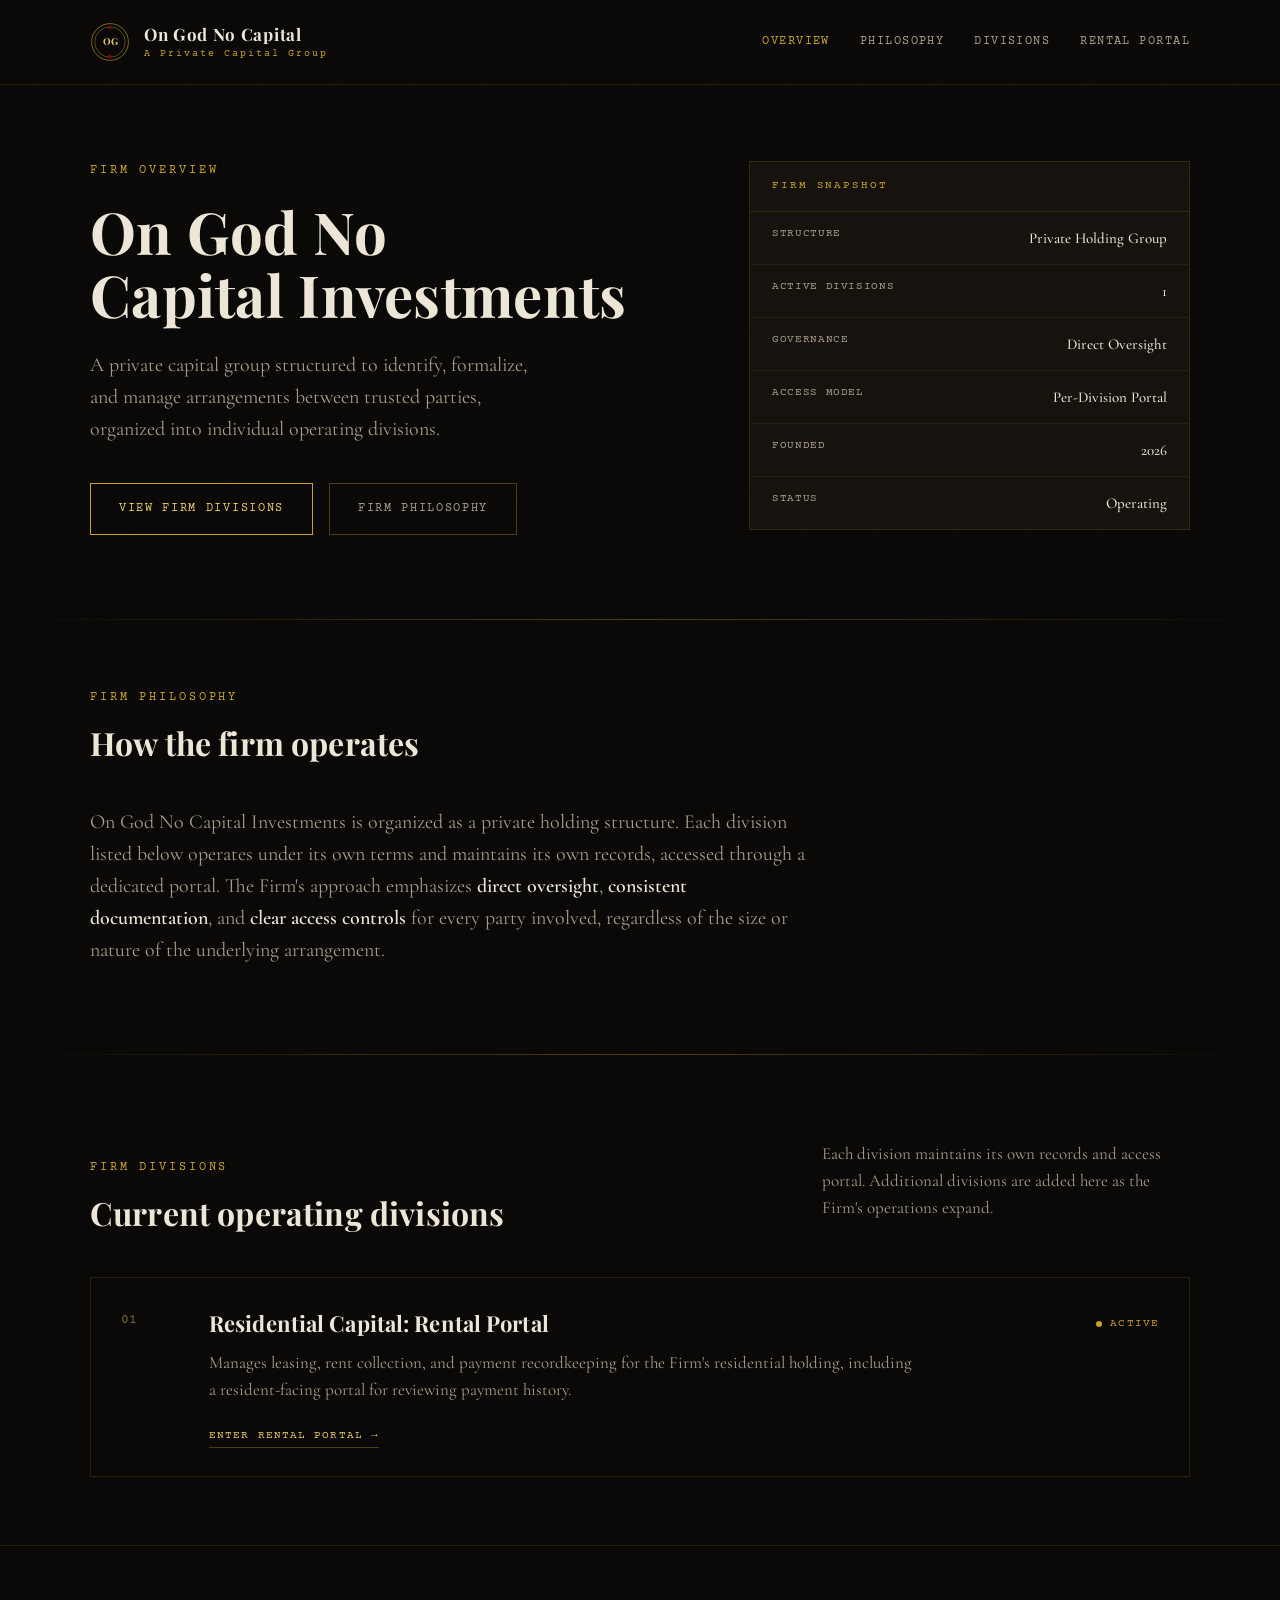
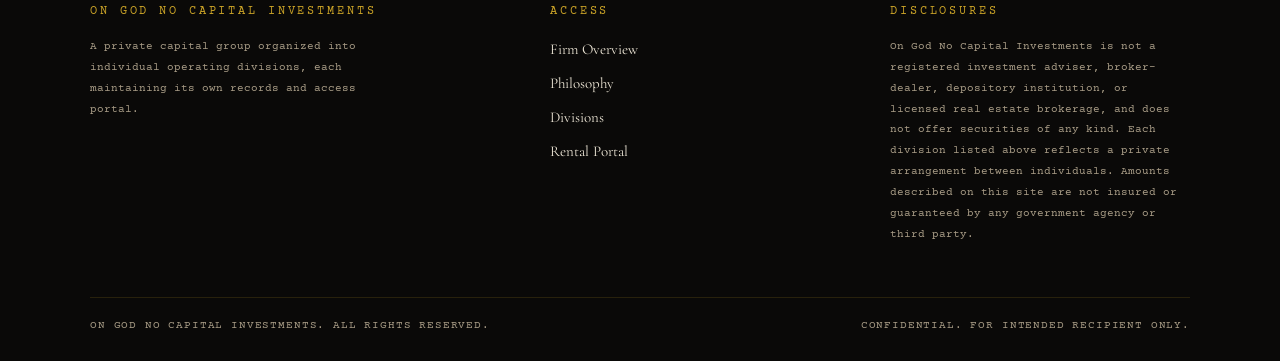
==== index.html @ 7fd78b3c "update" ====
<!doctype html>
<html lang="en">
<head>
<meta charset="utf-8">
<meta name="viewport" content="width=device-width, initial-scale=1">
<title>On God No Capital Investments. A Private Capital Group.</title>
<meta name="description" content="On God No Capital Investments: a private capital group organized into individual operating divisions.">
<link rel="icon" href="data:,">
<link rel="stylesheet" href="css/style.css">
</head>
<body>

<header class="site-header">
  <div class="frame">
    <div class="brand">
      <svg class="seal" width="40" height="40" viewBox="0 0 100 100" fill="none">
        <circle cx="50" cy="50" r="46" stroke="#c9a227" stroke-width="1.5"/>
        <circle cx="50" cy="50" r="38" stroke="#c9a227" stroke-width="1"/>
        <text x="50" y="57" text-anchor="middle" font-family="Playfair Display, serif" font-weight="700" font-size="24" fill="#e8c766">OG</text>
        <rect x="46" y="10" width="8" height="8" transform="rotate(45 50 14)" fill="#7a0c0c"/>
        <rect x="46" y="82" width="8" height="8" transform="rotate(45 50 86)" fill="#7a0c0c"/>
      </svg>
      <div class="brand-name">On God No Capital<small>A Private Capital Group</small></div>
    </div>
    <nav class="site-nav">
      <a href="index.html" class="active">Overview</a>
      <a href="index.html#philosophy">Philosophy</a>
      <a href="index.html#divisions">Divisions</a>
      <a href="portal.html">Rental Portal</a>
    </nav>
  </div>
</header>

<main>

  <section class="hero">
    <div class="frame">
      <div>
        <span class="eyebrow">Firm Overview</span>
        <h1>On God No<br>Capital Investments</h1>
        <p class="dek">
          A private capital group structured to identify, formalize, and manage
          arrangements between trusted parties, organized into individual operating
          divisions.
        </p>
        <div class="hero-actions">
          <a href="#divisions" class="btn">View Firm Divisions</a>
          <a href="#philosophy" class="btn btn--ghost">Firm Philosophy</a>
        </div>
      </div>

      <div class="fact-sheet">
        <div class="fact-sheet-head">Firm Snapshot</div>
        <dl style="margin:0;">
          <div class="fact-row"><dt>Structure</dt><dd>Private Holding Group</dd></div>
          <div class="fact-row"><dt>Active Divisions</dt><dd>1</dd></div>
          <div class="fact-row"><dt>Governance</dt><dd>Direct Oversight</dd></div>
          <div class="fact-row"><dt>Access Model</dt><dd>Per-Division Portal</dd></div>
          <div class="fact-row"><dt>Founded</dt><dd>2026</dd></div>
          <div class="fact-row"><dt>Status</dt><dd>Operating</dd></div>
        </dl>
      </div>
    </div>
  </section>

  <hr class="rule">

  <section id="philosophy">
    <div class="frame">
      <div class="section-head">
        <div>
          <span class="eyebrow">Firm Philosophy</span>
          <h2>How the firm operates</h2>
        </div>
      </div>
      <p class="prose">
        On God No Capital Investments is organized as a private holding structure. Each
        division listed below operates under its own terms and maintains its own records,
        accessed through a dedicated portal. The Firm's approach emphasizes
        <strong>direct oversight</strong>, <strong>consistent documentation</strong>, and
        <strong>clear access controls</strong> for every party involved, regardless of the
        size or nature of the underlying arrangement.
      </p>
    </div>
  </section>

  <hr class="rule">

  <section id="divisions">
    <div class="frame">
      <div class="section-head">
        <div>
          <span class="eyebrow">Firm Divisions</span>
          <h2>Current operating divisions</h2>
        </div>
        <p>Each division maintains its own records and access portal. Additional
        divisions are added here as the Firm's operations expand.</p>
      </div>
      <div class="schedule">
        <div class="schedule-row">
          <div class="schedule-num">01</div>
          <div class="schedule-body">
            <h3>Residential Capital: Rental Portal</h3>
            <p>Manages leasing, rent collection, and payment recordkeeping for the Firm's
            residential holding, including a resident-facing portal for reviewing
            payment history.</p>
            <a class="schedule-enter" href="portal.html">Enter Rental Portal &rarr;</a>
          </div>
          <div class="schedule-meta">
            <span class="schedule-status"><span class="status-dot"></span>Active</span>
          </div>
        </div>
      </div>
    </div>
  </section>

</main>

<footer class="site-footer">
  <div class="frame">
    <div class="footer-grid">
      <div class="footer-col">
        <span class="eyebrow">On God No Capital Investments</span>
        <p class="footer-legal" style="margin-top: 14px; max-width: 42ch;">
          A private capital group organized into individual operating divisions, each
          maintaining its own records and access portal.
        </p>
      </div>
      <div class="footer-col">
        <span class="eyebrow">Access</span>
        <ul>
          <li><a href="index.html">Firm Overview</a></li>
          <li><a href="index.html#philosophy">Philosophy</a></li>
          <li><a href="index.html#divisions">Divisions</a></li>
          <li><a href="portal.html">Rental Portal</a></li>
        </ul>
      </div>
      <div class="footer-col">
        <span class="eyebrow">Disclosures</span>
        <p class="footer-legal">
          On God No Capital Investments is not a registered investment adviser,
          broker-dealer, depository institution, or licensed real estate brokerage, and
          does not offer securities of any kind. Each division listed above reflects a
          private arrangement between individuals. Amounts described on this site are not
          insured or guaranteed by any government agency or third party.
        </p>
      </div>
    </div>
    <div class="footer-bottom">
      <span>On God No Capital Investments. All rights reserved.</span>
      <span>Confidential. For intended recipient only.</span>
    </div>
  </div>
</footer>

</body>
</html>
---- css/style.css ----
/* ==========================================================================
   ON GOD NO CAPITAL INVESTMENTS. Design system.
   Palette:  --void #0a0908   --panel #16130f   --gold #c9a227
             --gold-bright #e8c766   --blood #7a0c0c   --blood-bright #a11414
             --ivory #ede6d6   --ivory-dim #a89c86
   Display:  "Playfair Display"   Body: "Cormorant Garamond"   Data: "Courier Prime"
   Signature: a filing / private-placement reference strip repeated on every
   page, and a "Schedule of Holdings" numbered table in place of generic cards.
   ========================================================================== */

@import url('https://fonts.googleapis.com/css2?family=Playfair+Display:ital,wght@0,600;0,700;0,900;1,600&family=Cormorant+Garamond:ital,wght@0,400;0,500;0,600;1,400&family=Courier+Prime:wght@400;700&display=swap');

:root{
  --void: #0a0908;
  --void-2: #100e0c;
  --panel: #16130f;
  --panel-2: #1c1712;
  --gold: #c9a227;
  --gold-bright: #e8c766;
  --gold-dim: #8a6f22;
  --blood: #7a0c0c;
  --blood-bright: #a11414;
  --ivory: #ede6d6;
  --ivory-dim: #a89c86;
  --line: rgba(201,162,39,0.35);
  --line-soft: rgba(201,162,39,0.16);
}

*{ box-sizing: border-box; }

html{ scroll-behavior: smooth; }

body{
  margin: 0;
  background: var(--void);
  color: var(--ivory);
  font-family: 'Cormorant Garamond', serif;
  font-size: 19px;
  line-height: 1.6;
  min-height: 100vh;
  position: relative;
}

body::before{
  content: "";
  position: fixed;
  inset: 0;
  pointer-events: none;
  z-index: 0;
  background-image: repeating-linear-gradient(
    115deg,
    rgba(201,162,39,0.022) 0px,
    rgba(201,162,39,0.022) 1px,
    transparent 1px,
    transparent 68px
  );
}

h1,h2,h3,h4{
  font-family: 'Playfair Display', serif;
  color: var(--ivory);
  margin: 0;
  letter-spacing: 0.005em;
}

a{ color: inherit; text-decoration: none; }

.eyebrow{
  font-family: 'Courier Prime', monospace;
  font-size: 12px;
  letter-spacing: 0.24em;
  text-transform: uppercase;
  color: var(--gold);
}

.rule{
  height: 1px;
  background: linear-gradient(90deg, transparent, var(--line), transparent);
  border: none;
  margin: 0;
}

/* ---------------------------------- shell --------------------------------- */

.frame{
  position: relative;
  z-index: 1;
  max-width: 1180px;
  margin: 0 auto;
  padding: 0 40px;
}

.site-header{
  position: relative;
  z-index: 2;
  padding: 22px 0;
  border-bottom: 1px solid var(--line-soft);
}

.site-header .frame{
  display: flex;
  align-items: center;
  justify-content: space-between;
  gap: 20px;
}

.brand{
  display: flex;
  align-items: center;
  gap: 14px;
}

.brand-name{
  font-family: 'Playfair Display', serif;
  font-weight: 700;
  font-size: 17px;
  letter-spacing: 0.04em;
  line-height: 1.15;
}

.brand-name small{
  display: block;
  font-family: 'Courier Prime', monospace;
  font-weight: 400;
  font-size: 10px;
  letter-spacing: 0.2em;
  color: var(--gold);
  margin-top: 3px;
}

.site-nav{
  display: flex;
  gap: 30px;
  font-family: 'Courier Prime', monospace;
  font-size: 12px;
  letter-spacing: 0.12em;
  text-transform: uppercase;
  color: var(--ivory-dim);
}

.site-nav a{ position: relative; transition: color .2s ease; }
.site-nav a:hover{ color: var(--gold-bright); }
.site-nav a.active{ color: var(--gold); }

.seal{ display: block; flex-shrink: 0; }

/* --------------------------------- buttons --------------------------------- */

.btn{
  display: inline-flex;
  align-items: center;
  gap: 10px;
  font-family: 'Courier Prime', monospace;
  font-size: 12px;
  letter-spacing: 0.14em;
  text-transform: uppercase;
  padding: 15px 28px;
  border: 1px solid var(--gold);
  background: transparent;
  color: var(--gold-bright);
  cursor: pointer;
  transition: background .25s ease, color .25s ease;
}

.btn:hover{ background: var(--gold); color: #14110c; }

.btn--blood{ border-color: var(--blood-bright); color: #e7b9b9; }
.btn--blood:hover{ background: var(--blood-bright); color: #fbeaea; }

.btn--ghost{ border-color: var(--line); color: var(--ivory-dim); }
.btn--ghost:hover{ background: rgba(237,230,214,0.06); color: var(--ivory); }

.btn--small{ padding: 9px 16px; font-size: 10.5px; }

.btn:disabled{ opacity: .4; cursor: not-allowed; }
.btn:disabled:hover{ background: transparent; color: var(--gold-bright); }

/* ----------------------------------- hero ----------------------------------- */

.hero{
  position: relative;
  z-index: 1;
  padding: 76px 0 84px;
}

.hero .frame{
  display: grid;
  grid-template-columns: 1.35fr 1fr;
  gap: 64px;
  align-items: start;
}

.hero .eyebrow{ display: block; margin-bottom: 20px; }

.hero h1{
  font-size: clamp(36px, 4.6vw, 58px);
  font-weight: 700;
  line-height: 1.08;
  color: var(--ivory);
}

.hero h1 em{
  font-style: italic;
  color: var(--gold-bright);
}

.hero .dek{
  font-size: 20px;
  color: var(--ivory-dim);
  margin: 24px 0 0;
  max-width: 46ch;
}

.hero-actions{
  margin-top: 38px;
  display: flex;
  gap: 16px;
  flex-wrap: wrap;
}

/* Fact sheet card beside the hero headline. */
.fact-sheet{
  border: 1px solid var(--line-soft);
  background: var(--panel);
}

.fact-sheet-head{
  padding: 16px 22px;
  border-bottom: 1px solid var(--line-soft);
  font-family: 'Courier Prime', monospace;
  font-size: 10.5px;
  letter-spacing: 0.18em;
  text-transform: uppercase;
  color: var(--gold);
}

.fact-row{
  display: flex;
  justify-content: space-between;
  gap: 16px;
  padding: 14px 22px;
  border-bottom: 1px solid rgba(201,162,39,0.09);
  font-size: 15px;
}

.fact-row:last-child{ border-bottom: none; }

.fact-row dt{
  font-family: 'Courier Prime', monospace;
  font-size: 10.5px;
  letter-spacing: 0.06em;
  text-transform: uppercase;
  color: var(--ivory-dim);
  margin: 0;
}

.fact-row dd{
  margin: 0;
  text-align: right;
  color: var(--ivory);
  font-weight: 500;
}

/* ------------------------------- sections --------------------------------- */

section{ position: relative; z-index: 1; padding: 68px 0; }

.section-head{
  display: flex;
  justify-content: space-between;
  align-items: flex-end;
  gap: 20px;
  flex-wrap: wrap;
  margin-bottom: 38px;
}

.section-head .eyebrow{ display: block; margin-bottom: 10px; }

.section-head h2{
  font-size: clamp(24px, 3.2vw, 32px);
  font-weight: 700;
}

.section-head p{
  color: var(--ivory-dim);
  font-size: 17px;
  max-width: 46ch;
}

.prose{
  max-width: 720px;
  font-size: 20px;
  color: var(--ivory-dim);
}

.prose strong{ color: var(--ivory); font-weight: 600; }

/* ------------------------------ stat strip -------------------------------- */

.stat-strip{
  display: grid;
  grid-template-columns: repeat(4, 1fr);
  gap: 1px;
  background: var(--line-soft);
  border: 1px solid var(--line-soft);
}

.stat-strip .stat{ background: var(--void-2); padding: 24px 26px; }
.stat-strip .stat .eyebrow{ display: block; margin-bottom: 10px; font-size: 10.5px; }
.stat-strip .stat .value{
  font-family: 'Playfair Display', serif;
  font-size: 27px;
  font-weight: 700;
  color: var(--gold-bright);
}
.stat-strip .stat .value.blood{ color: #d68a8a; }
.stat-strip .stat .note{
  display: block;
  margin-top: 6px;
  font-family: 'Courier Prime', monospace;
  font-size: 10.5px;
  color: var(--ivory-dim);
}

/* ------------------------------- schedule table (divisions) ----------------- */

.schedule{
  border: 1px solid var(--line-soft);
}

.schedule-row{
  display: grid;
  grid-template-columns: 64px 1fr 220px;
  gap: 24px;
  padding: 28px 30px;
  border-bottom: 1px solid var(--line-soft);
  align-items: start;
}

.schedule-row:last-child{ border-bottom: none; }

.schedule-num{
  font-family: 'Courier Prime', monospace;
  font-size: 13px;
  color: var(--gold-dim);
  padding-top: 4px;
}

.schedule-body h3{ font-size: 22px; margin-bottom: 8px; }
.schedule-body p{ color: var(--ivory-dim); font-size: 17px; margin: 0 0 14px; }

.schedule-enter{
  display: inline-block;
  font-family: 'Courier Prime', monospace;
  font-size: 11px;
  letter-spacing: 0.1em;
  text-transform: uppercase;
  color: var(--gold-bright);
  border-bottom: 1px solid var(--line);
  padding-bottom: 2px;
  transition: color .2s ease, border-color .2s ease;
}
.schedule-enter:hover{ color: var(--ivory); border-color: var(--ivory-dim); }

.schedule-meta{ text-align: right; }
.schedule-status{
  font-family: 'Courier Prime', monospace;
  font-size: 11px;
  letter-spacing: 0.1em;
  text-transform: uppercase;
  color: var(--gold);
  display: inline-flex;
  align-items: center;
  gap: 8px;
}
.status-dot{
  width: 6px; height: 6px; border-radius: 50%;
  background: var(--gold);
}

/* ---------------------------------- footer ---------------------------------- */

.site-footer{
  position: relative;
  z-index: 1;
  border-top: 1px solid var(--line-soft);
  padding: 56px 0 0;
}

.footer-grid{
  display: grid;
  grid-template-columns: 1.4fr 1fr 1fr;
  gap: 40px;
  padding-bottom: 40px;
}

.footer-col .eyebrow{ display: block; margin-bottom: 16px; }

.footer-col ul{ list-style: none; margin: 0; padding: 0; }
.footer-col li{ margin-bottom: 10px; font-size: 15px; }
.footer-col li a:hover{ color: var(--gold-bright); }

.footer-legal{
  font-family: 'Courier Prime', monospace;
  font-size: 11px;
  line-height: 1.9;
  color: var(--ivory-dim);
}

.footer-bottom{
  border-top: 1px solid var(--line-soft);
  padding: 20px 0 26px;
  display: flex;
  justify-content: space-between;
  align-items: center;
  flex-wrap: wrap;
  gap: 12px;
  font-family: 'Courier Prime', monospace;
  font-size: 10.5px;
  letter-spacing: 0.08em;
  text-transform: uppercase;
  color: var(--ivory-dim);
}

/* ------------------------------- portal chooser ------------------------------ */

.portal-wrap{ padding: 68px 0 90px; }

.portal-head{ max-width: 620px; margin-bottom: 46px; }

.portal-grid{
  display: grid;
  grid-template-columns: 1fr 1fr;
  border: 1px solid var(--line-soft);
}

.portal-col{ padding: 50px 44px; position: relative; }
.portal-col + .portal-col{ border-left: 1px solid var(--line-soft); }
.portal-col .eyebrow{ margin-bottom: 10px; }
.portal-col h3{ font-size: 25px; margin-bottom: 10px; }
.portal-col p.desc{ color: var(--ivory-dim); font-size: 16px; margin-bottom: 28px; }
.portal-col--admin .eyebrow{ color: var(--gold); }
.portal-col--tenant .eyebrow{ color: #d68a8a; }

.field{ margin-bottom: 18px; text-align: left; }

.field label{
  display: block;
  font-family: 'Courier Prime', monospace;
  font-size: 11px;
  letter-spacing: 0.14em;
  text-transform: uppercase;
  color: var(--ivory-dim);
  margin-bottom: 8px;
}

.field input, .field select{
  width: 100%;
  background: var(--panel);
  border: 1px solid var(--line-soft);
  color: var(--ivory);
  font-family: 'Cormorant Garamond', serif;
  font-size: 18px;
  padding: 12px 14px;
  outline: none;
  transition: border-color .2s ease;
}

.field input:focus, .field select:focus{ border-color: var(--gold); }

.form-error{
  font-family: 'Courier Prime', monospace;
  font-size: 12px;
  color: #e0837f;
  margin-top: 4px;
  min-height: 16px;
}

/* ----------------------------- dashboard shells ------------------------------ */

.dash{ padding: 48px 0 90px; }

.dash-top{
  display: flex;
  justify-content: space-between;
  align-items: flex-end;
  gap: 20px;
  flex-wrap: wrap;
  margin-bottom: 36px;
}

.dash-top .eyebrow{ display: block; margin-bottom: 10px; }
.dash-top h1{ font-size: 30px; }
.dash-actions{ display: flex; gap: 12px; flex-wrap: wrap; }

.panel{ background: var(--panel); border: 1px solid var(--line-soft); }

.panel-head{
  display: flex;
  justify-content: space-between;
  align-items: center;
  padding: 20px 26px;
  border-bottom: 1px solid var(--line-soft);
  flex-wrap: wrap;
  gap: 12px;
}

.panel-head h2{ font-size: 19px; }

/* ------------------------------------ table ----------------------------------- */

table.ledger{
  width: 100%;
  border-collapse: collapse;
  font-family: 'Courier Prime', monospace;
  font-size: 13px;
}

table.ledger th{
  text-align: left;
  padding: 15px 22px;
  color: var(--gold);
  letter-spacing: 0.08em;
  text-transform: uppercase;
  font-size: 10.5px;
  border-bottom: 1px solid var(--line-soft);
  font-weight: 400;
}

table.ledger td{
  padding: 14px 22px;
  border-bottom: 1px solid rgba(201,162,39,0.09);
  color: var(--ivory);
  vertical-align: middle;
}

table.ledger tr:last-child td{ border-bottom: none; }
table.ledger tbody tr:hover{ background: rgba(201,162,39,0.03); }

table.ledger input{
  width: 100%;
  background: var(--void-2);
  border: 1px solid var(--line);
  color: var(--ivory);
  font-family: 'Courier Prime', monospace;
  font-size: 12.5px;
  padding: 7px 9px;
  outline: none;
}
table.ledger input:focus{ border-color: var(--gold-bright); }

.row-actions{ display: flex; gap: 8px; flex-wrap: wrap; }

.pill{
  display: inline-flex;
  align-items: center;
  gap: 6px;
  padding: 5px 12px;
  border: 1px solid;
  font-size: 10px;
  letter-spacing: 0.08em;
  text-transform: uppercase;
}

.pill--paid{ color: #a8d7a0; border-color: rgba(168,215,160,0.4); background: rgba(168,215,160,0.06); }
.pill--pending{ color: var(--gold-bright); border-color: var(--line); background: rgba(201,162,39,0.06); }
.pill--late{ color: #e0837f; border-color: rgba(224,131,127,0.45); background: rgba(161,20,20,0.08); }

.row-btn{
  font-family: 'Courier Prime', monospace;
  font-size: 10.5px;
  letter-spacing: 0.06em;
  text-transform: uppercase;
  background: transparent;
  border: 1px solid var(--line);
  color: var(--gold-bright);
  padding: 6px 12px;
  cursor: pointer;
  transition: all .2s ease;
  white-space: nowrap;
}
.row-btn:hover{ background: var(--gold); color: #14110c; }

.row-btn--undo{ border-color: rgba(224,131,127,0.4); color: #e0837f; }
.row-btn--undo:hover{ background: var(--blood-bright); color: #fbeaea; border-color: var(--blood-bright); }

.row-btn--danger{ border-color: rgba(224,131,127,0.4); color: #e0837f; }
.row-btn--danger:hover{ background: var(--blood-bright); color: #fbeaea; border-color: var(--blood-bright); }

.row-btn--ghost{ border-color: var(--line-soft); color: var(--ivory-dim); }
.row-btn--ghost:hover{ background: rgba(237,230,214,0.08); color: var(--ivory); }

.empty-state{
  padding: 56px 26px;
  text-align: center;
  color: var(--ivory-dim);
  font-size: 17px;
}

/* ------------------------------ settings panel -------------------------------- */

.settings-body{ padding: 24px 26px 28px; }

.settings-grid{ display: grid; grid-template-columns: 1fr 1fr; gap: 20px 26px; }
.settings-grid .field{ margin-bottom: 0; }

.settings-foot{ margin-top: 22px; display: flex; align-items: center; gap: 16px; }

.save-msg{
  font-family: 'Courier Prime', monospace;
  font-size: 12px;
  color: #a8d7a0;
  opacity: 0;
  transition: opacity .3s ease;
}
.save-msg.show{ opacity: 1; }

/* ------------------------------- login gate overlay ---------------------------- */

.gate{
  position: fixed;
  inset: 0;
  z-index: 50;
  background: var(--void);
  display: flex;
  align-items: center;
  justify-content: center;
  padding: 20px;
}

.gate-card{
  width: 100%;
  max-width: 420px;
  border: 1px solid var(--line-soft);
  background: var(--panel);
  padding: 44px 40px;
  text-align: center;
}

.gate-card .seal{ margin: 0 auto 22px; }
.gate-card h2{ font-size: 23px; margin-bottom: 6px; }
.gate-card p.desc{ color: var(--ivory-dim); font-size: 15.5px; margin-bottom: 26px; }
.gate-card .field{ margin-bottom: 20px; }
.gate-card .btn{ width: 100%; justify-content: center; }
.gate-back{
  display: block;
  margin-top: 20px;
  font-family: 'Courier Prime', monospace;
  font-size: 11px;
  letter-spacing: 0.12em;
  text-transform: uppercase;
  color: var(--ivory-dim);
}
.gate-back:hover{ color: var(--gold-bright); }

/* ------------------------------------ misc ------------------------------------- */

.small-caps-note{
  font-family: 'Courier Prime', monospace;
  font-size: 11px;
  letter-spacing: 0.03em;
  color: var(--ivory-dim);
  margin-top: 10px;
}

/* ------------------------------------ print ------------------------------------- */

@media print{
  body::before, .site-header, .site-footer,
  .dash-actions, .no-print, .row-btn, .row-actions{ display: none !important; }
  body{ background: #fff; color: #111; }
  .frame{ max-width: 100%; padding: 0; }
  .panel{ border-color: #999; background: #fff; }
  .panel-head{ border-color: #999; }
  table.ledger th{ color: #333; border-color: #ccc; }
  table.ledger td{ color: #111; border-color: #ddd; }
  .pill{ border-color: #999 !important; background: #fff !important; color: #111 !important; }
  h1, h2, h3, .eyebrow{ color: #111 !important; }
}

/* ------------------------------------ responsive -------------------------------- */

@media (max-width: 900px){
  .frame{ padding: 0 22px; }
  .hero .frame{ grid-template-columns: 1fr; }
  .portal-grid{ grid-template-columns: 1fr; }
  .portal-col + .portal-col{ border-left: none; border-top: 1px solid var(--line-soft); }
  .stat-strip{ grid-template-columns: repeat(2, 1fr); }
  .settings-grid{ grid-template-columns: 1fr; }
  .site-nav{ display: none; }
  .footer-grid{ grid-template-columns: 1fr; gap: 30px; }
  .schedule-row{ grid-template-columns: 1fr; }
  .schedule-meta{ text-align: left; }
  table.ledger{ font-size: 11.5px; }
  table.ledger th, table.ledger td{ padding: 10px 14px; }
}
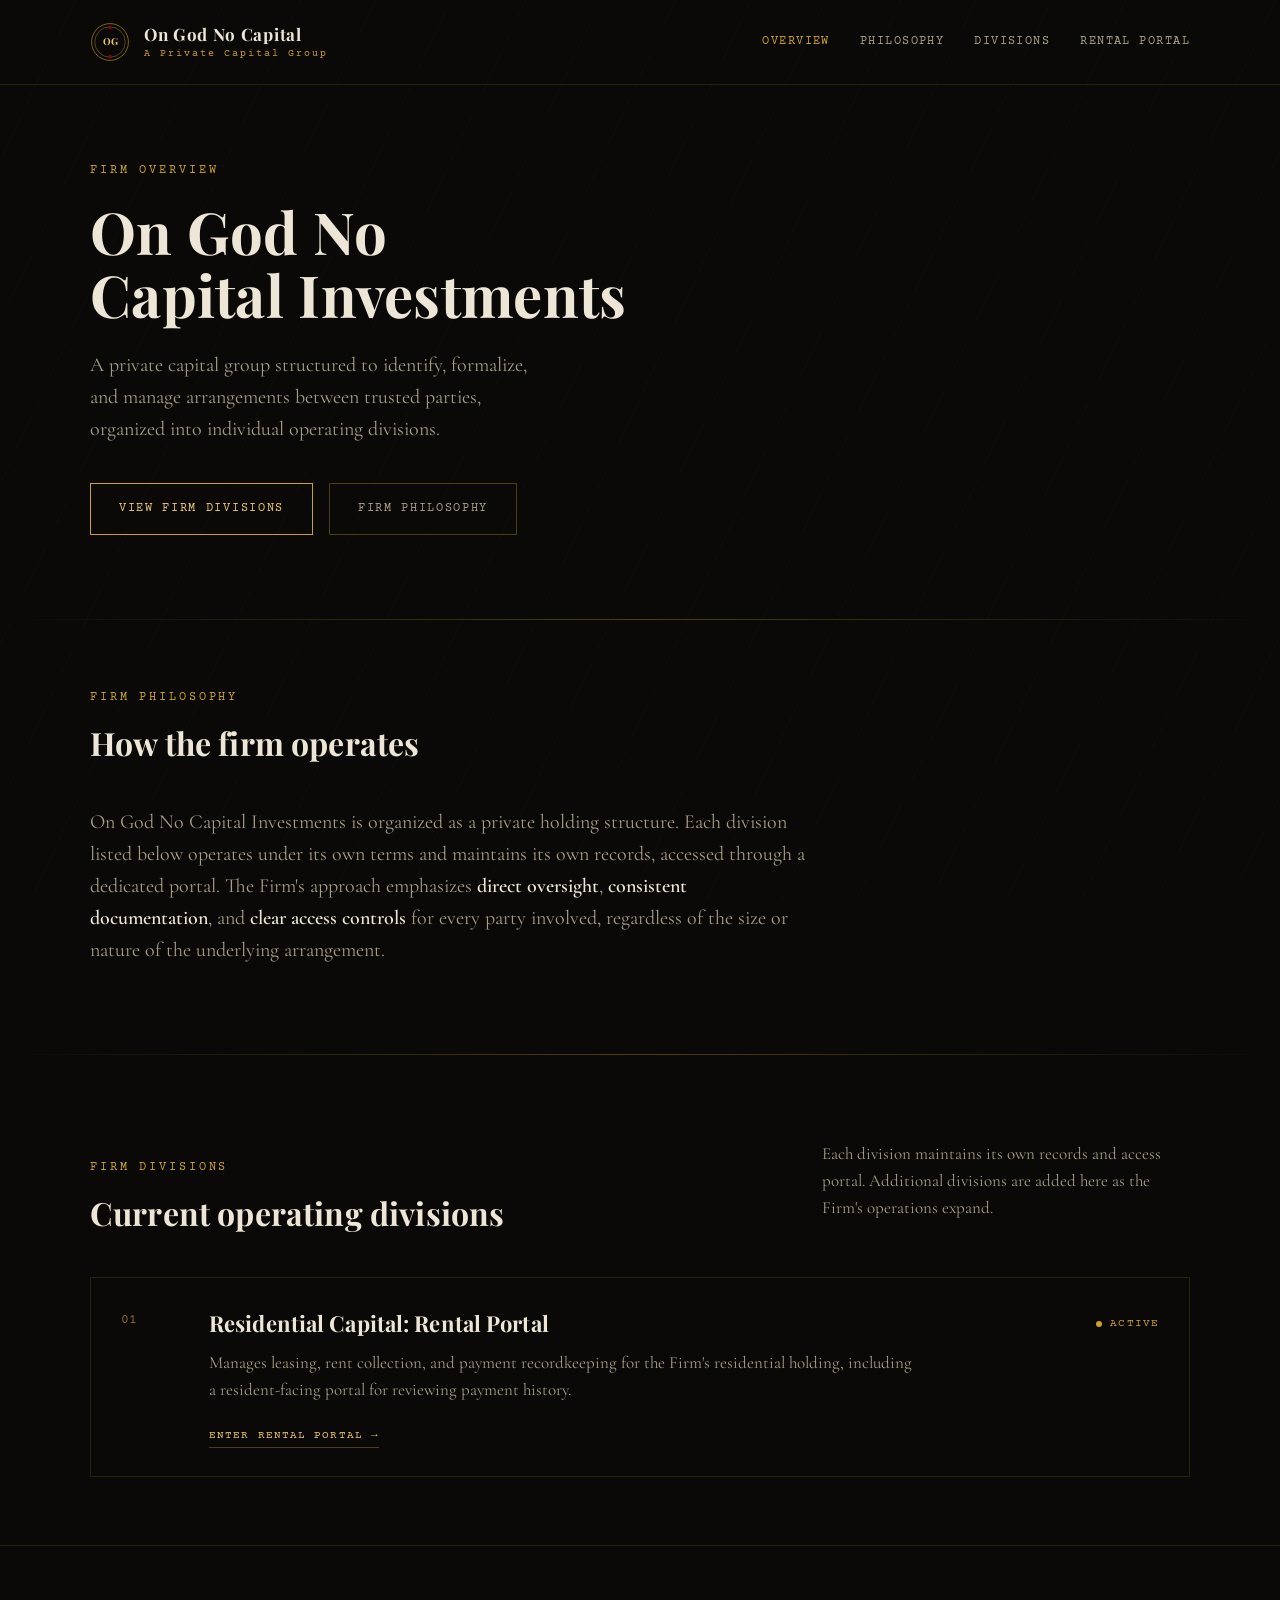
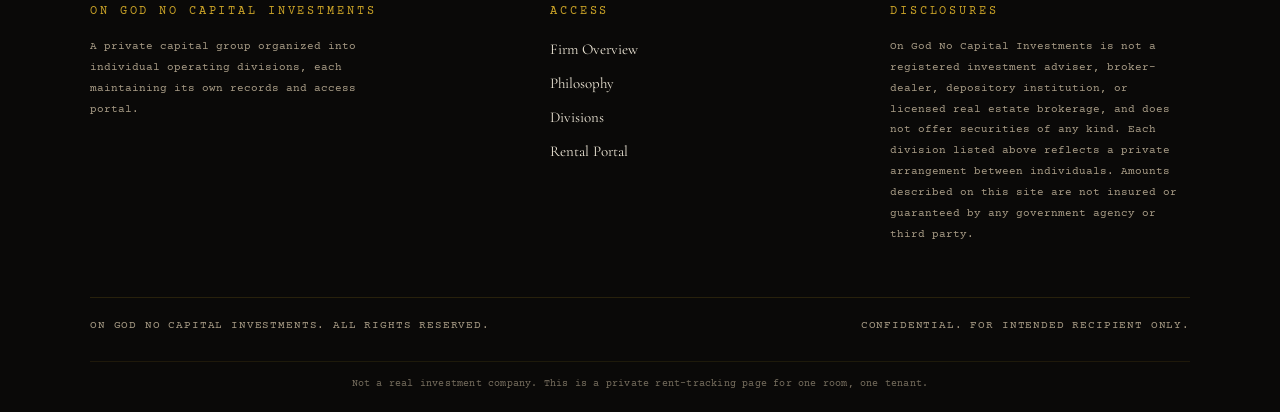
==== commit bb6ec594: "Move pages to clean URLs, tidy hero, add footer disclaimer Restructure portal/admin/renter into fold" ====
--- a/index.html
+++ b/index.html
@@ -5,8 +5,8 @@
 <meta name="viewport" content="width=device-width, initial-scale=1">
 <title>On God No Capital Investments. A Private Capital Group.</title>
 <meta name="description" content="On God No Capital Investments: a private capital group organized into individual operating divisions.">
-<link rel="icon" href="data:,">
-<link rel="stylesheet" href="css/style.css">
+<link rel="icon" href="data:image/svg+xml,%3Csvg xmlns='http://www.w3.org/2000/svg' viewBox='0 0 100 100'%3E%3Crect width='100' height='100' fill='%230a0908'/%3E%3Ccircle cx='50' cy='50' r='44' stroke='%23c9a227' stroke-width='4' fill='none'/%3E%3Ctext x='50' y='63' text-anchor='middle' font-family='Georgia,serif' font-weight='700' font-size='40' fill='%23e8c766'%3EOG%3C/text%3E%3C/svg%3E">
+<link rel="stylesheet" href="/css/style.css">
 </head>
 <body>
 
@@ -23,10 +23,10 @@
       <div class="brand-name">On God No Capital<small>A Private Capital Group</small></div>
     </div>
     <nav class="site-nav">
-      <a href="index.html" class="active">Overview</a>
-      <a href="index.html#philosophy">Philosophy</a>
-      <a href="index.html#divisions">Divisions</a>
-      <a href="portal.html">Rental Portal</a>
+      <a href="/" class="active">Overview</a>
+      <a href="/#philosophy">Philosophy</a>
+      <a href="/#divisions">Divisions</a>
+      <a href="/portal/">Rental Portal</a>
     </nav>
   </div>
 </header>
@@ -47,18 +47,6 @@
           <a href="#divisions" class="btn">View Firm Divisions</a>
           <a href="#philosophy" class="btn btn--ghost">Firm Philosophy</a>
         </div>
-      </div>
-
-      <div class="fact-sheet">
-        <div class="fact-sheet-head">Firm Snapshot</div>
-        <dl style="margin:0;">
-          <div class="fact-row"><dt>Structure</dt><dd>Private Holding Group</dd></div>
-          <div class="fact-row"><dt>Active Divisions</dt><dd>1</dd></div>
-          <div class="fact-row"><dt>Governance</dt><dd>Direct Oversight</dd></div>
-          <div class="fact-row"><dt>Access Model</dt><dd>Per-Division Portal</dd></div>
-          <div class="fact-row"><dt>Founded</dt><dd>2026</dd></div>
-          <div class="fact-row"><dt>Status</dt><dd>Operating</dd></div>
-        </dl>
       </div>
     </div>
   </section>
@@ -104,7 +92,7 @@
             <p>Manages leasing, rent collection, and payment recordkeeping for the Firm's
             residential holding, including a resident-facing portal for reviewing
             payment history.</p>
-            <a class="schedule-enter" href="portal.html">Enter Rental Portal &rarr;</a>
+            <a class="schedule-enter" href="/portal/">Enter Rental Portal &rarr;</a>
           </div>
           <div class="schedule-meta">
             <span class="schedule-status"><span class="status-dot"></span>Active</span>
@@ -129,10 +117,10 @@
       <div class="footer-col">
         <span class="eyebrow">Access</span>
         <ul>
-          <li><a href="index.html">Firm Overview</a></li>
-          <li><a href="index.html#philosophy">Philosophy</a></li>
-          <li><a href="index.html#divisions">Divisions</a></li>
-          <li><a href="portal.html">Rental Portal</a></li>
+          <li><a href="/">Firm Overview</a></li>
+          <li><a href="/#philosophy">Philosophy</a></li>
+          <li><a href="/#divisions">Divisions</a></li>
+          <li><a href="/portal/">Rental Portal</a></li>
         </ul>
       </div>
       <div class="footer-col">
@@ -150,6 +138,7 @@
       <span>On God No Capital Investments. All rights reserved.</span>
       <span>Confidential. For intended recipient only.</span>
     </div>
+    <div class="site-disclaimer">Not a real investment company. This is a private rent-tracking page for one room, one tenant.</div>
   </div>
 </footer>
 
--- a/css/style.css
+++ b/css/style.css
@@ -183,13 +183,6 @@
   padding: 76px 0 84px;
 }
 
-.hero .frame{
-  display: grid;
-  grid-template-columns: 1.35fr 1fr;
-  gap: 64px;
-  align-items: start;
-}
-
 .hero .eyebrow{ display: block; margin-bottom: 20px; }
 
 .hero h1{
@@ -216,49 +209,6 @@
   display: flex;
   gap: 16px;
   flex-wrap: wrap;
-}
-
-/* Fact sheet card beside the hero headline. */
-.fact-sheet{
-  border: 1px solid var(--line-soft);
-  background: var(--panel);
-}
-
-.fact-sheet-head{
-  padding: 16px 22px;
-  border-bottom: 1px solid var(--line-soft);
-  font-family: 'Courier Prime', monospace;
-  font-size: 10.5px;
-  letter-spacing: 0.18em;
-  text-transform: uppercase;
-  color: var(--gold);
-}
-
-.fact-row{
-  display: flex;
-  justify-content: space-between;
-  gap: 16px;
-  padding: 14px 22px;
-  border-bottom: 1px solid rgba(201,162,39,0.09);
-  font-size: 15px;
-}
-
-.fact-row:last-child{ border-bottom: none; }
-
-.fact-row dt{
-  font-family: 'Courier Prime', monospace;
-  font-size: 10.5px;
-  letter-spacing: 0.06em;
-  text-transform: uppercase;
-  color: var(--ivory-dim);
-  margin: 0;
-}
-
-.fact-row dd{
-  margin: 0;
-  text-align: right;
-  color: var(--ivory);
-  font-weight: 500;
 }
 
 /* ------------------------------- sections --------------------------------- */
@@ -420,6 +370,18 @@
   letter-spacing: 0.08em;
   text-transform: uppercase;
   color: var(--ivory-dim);
+}
+
+.site-disclaimer{
+  border-top: 1px solid var(--line-soft);
+  padding: 14px 0 20px;
+  font-family: 'Courier Prime', monospace;
+  font-size: 10px;
+  letter-spacing: 0.02em;
+  text-transform: none;
+  text-align: center;
+  color: var(--ivory-dim);
+  opacity: 0.7;
 }
 
 /* ------------------------------- portal chooser ------------------------------ */
@@ -537,7 +499,7 @@
 table.ledger tr:last-child td{ border-bottom: none; }
 table.ledger tbody tr:hover{ background: rgba(201,162,39,0.03); }
 
-table.ledger input{
+table.ledger input, table.ledger select{
   width: 100%;
   background: var(--void-2);
   border: 1px solid var(--line);
@@ -547,7 +509,7 @@
   padding: 7px 9px;
   outline: none;
 }
-table.ledger input:focus{ border-color: var(--gold-bright); }
+table.ledger input:focus, table.ledger select:focus{ border-color: var(--gold-bright); }
 
 .row-actions{ display: flex; gap: 8px; flex-wrap: wrap; }
 
@@ -682,7 +644,6 @@
 
 @media (max-width: 900px){
   .frame{ padding: 0 22px; }
-  .hero .frame{ grid-template-columns: 1fr; }
   .portal-grid{ grid-template-columns: 1fr; }
   .portal-col + .portal-col{ border-left: none; border-top: 1px solid var(--line-soft); }
   .stat-strip{ grid-template-columns: repeat(2, 1fr); }
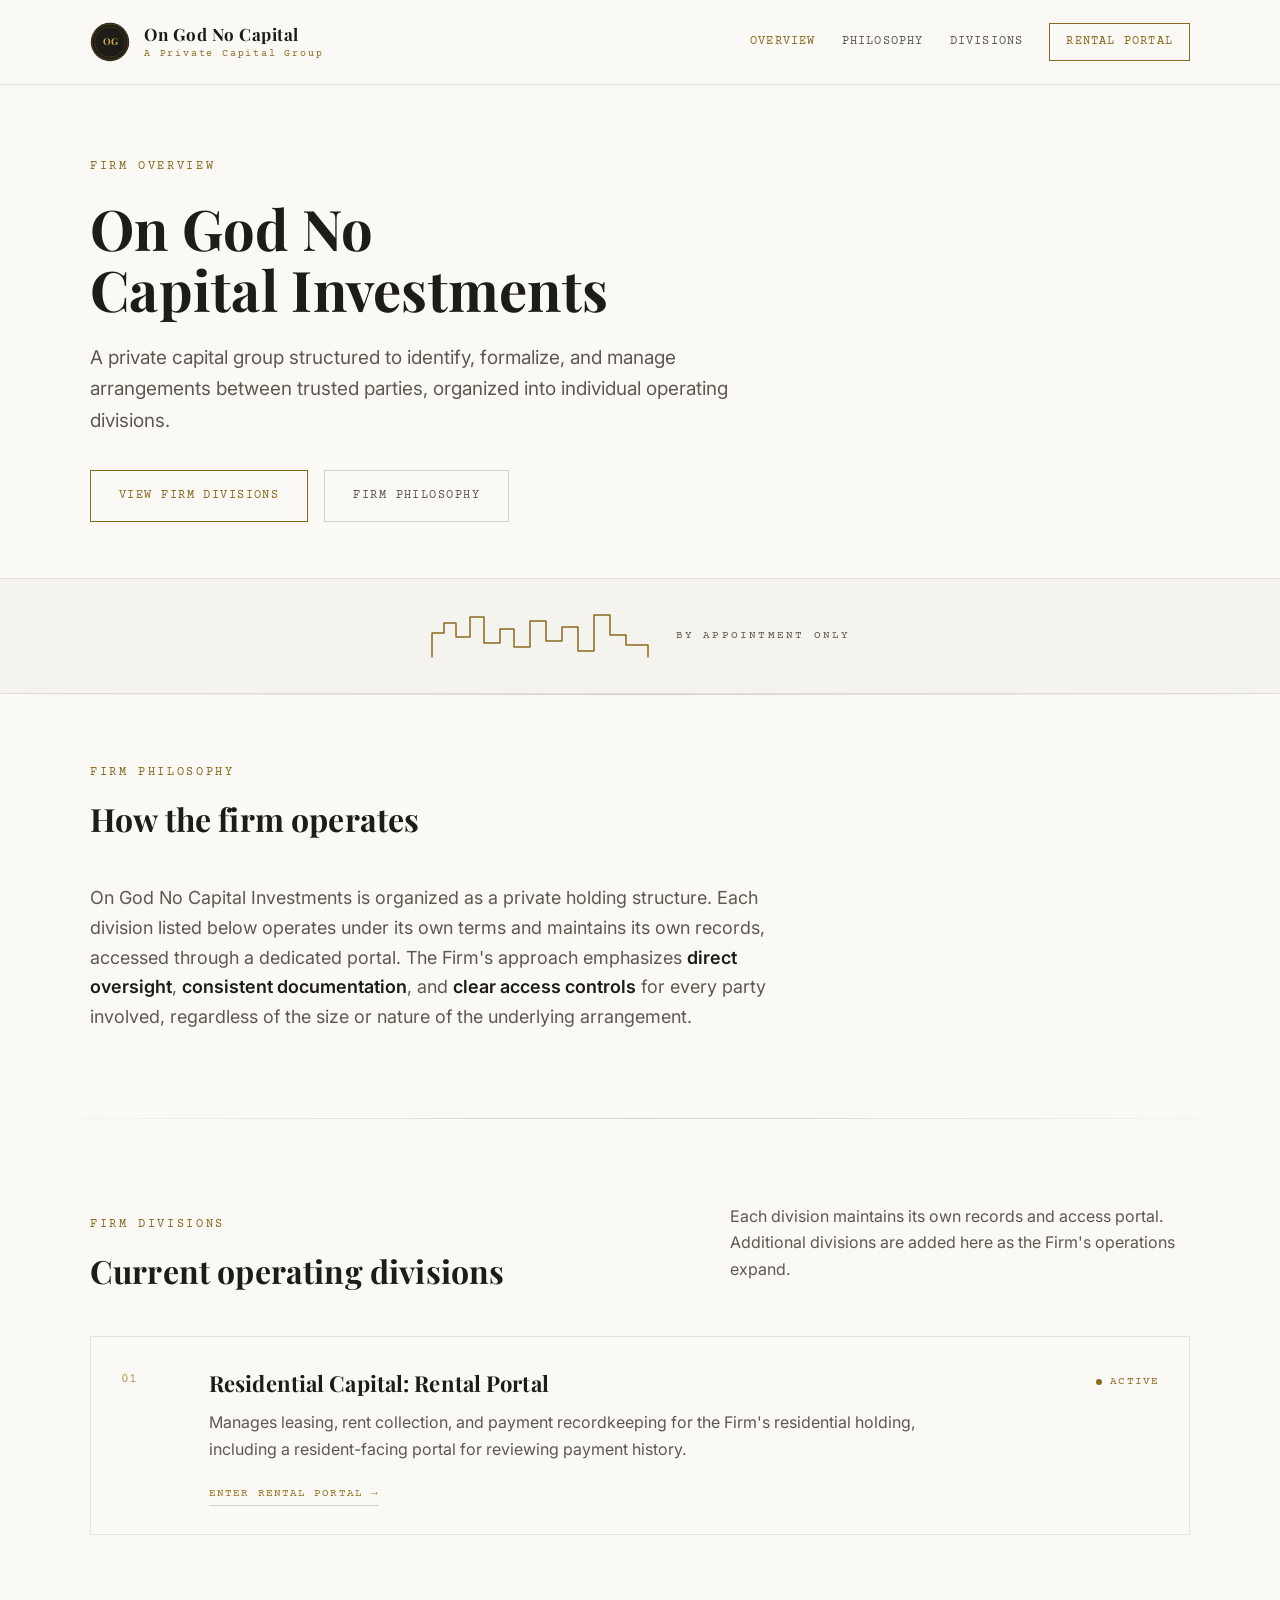
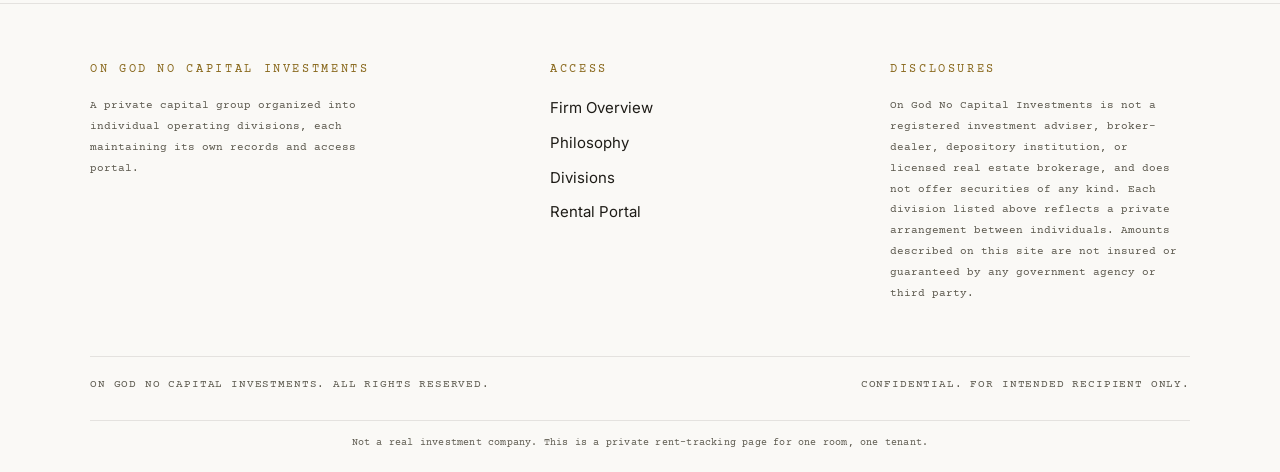
==== commit c6ba5c52: "Redesign to a light, client-facing advisory-site look Flip the palette from the dark gold/blood "leg" ====
--- a/index.html
+++ b/index.html
@@ -5,7 +5,7 @@
 <meta name="viewport" content="width=device-width, initial-scale=1">
 <title>On God No Capital Investments. A Private Capital Group.</title>
 <meta name="description" content="On God No Capital Investments: a private capital group organized into individual operating divisions.">
-<link rel="icon" href="data:image/svg+xml,%3Csvg xmlns='http://www.w3.org/2000/svg' viewBox='0 0 100 100'%3E%3Crect width='100' height='100' fill='%230a0908'/%3E%3Ccircle cx='50' cy='50' r='44' stroke='%23c9a227' stroke-width='4' fill='none'/%3E%3Ctext x='50' y='63' text-anchor='middle' font-family='Georgia,serif' font-weight='700' font-size='40' fill='%23e8c766'%3EOG%3C/text%3E%3C/svg%3E">
+<link rel="icon" href="data:image/svg+xml,%3Csvg xmlns='http://www.w3.org/2000/svg' viewBox='0 0 100 100'%3E%3Ccircle cx='50' cy='50' r='48' fill='%231e1c17'/%3E%3Ccircle cx='50' cy='50' r='44' stroke='%238a6a1f' stroke-width='4' fill='none'/%3E%3Ctext x='50' y='63' text-anchor='middle' font-family='Georgia,serif' font-weight='700' font-size='40' fill='%23c9a860'%3EOG%3C/text%3E%3C/svg%3E">
 <link rel="stylesheet" href="/css/style.css">
 </head>
 <body>
@@ -14,11 +14,10 @@
   <div class="frame">
     <div class="brand">
       <svg class="seal" width="40" height="40" viewBox="0 0 100 100" fill="none">
-        <circle cx="50" cy="50" r="46" stroke="#c9a227" stroke-width="1.5"/>
-        <circle cx="50" cy="50" r="38" stroke="#c9a227" stroke-width="1"/>
-        <text x="50" y="57" text-anchor="middle" font-family="Playfair Display, serif" font-weight="700" font-size="24" fill="#e8c766">OG</text>
-        <rect x="46" y="10" width="8" height="8" transform="rotate(45 50 14)" fill="#7a0c0c"/>
-        <rect x="46" y="82" width="8" height="8" transform="rotate(45 50 86)" fill="#7a0c0c"/>
+        <circle cx="50" cy="50" r="48" fill="#1e1c17"/>
+        <circle cx="50" cy="50" r="45" stroke="#8a6a1f" stroke-width="1.25"/>
+        <circle cx="50" cy="50" r="38" stroke="#8a6a1f" stroke-width="0.75"/>
+        <text x="50" y="58" text-anchor="middle" font-family="Playfair Display, serif" font-weight="700" font-size="24" fill="#c9a860">OG</text>
       </svg>
       <div class="brand-name">On God No Capital<small>A Private Capital Group</small></div>
     </div>
@@ -26,7 +25,7 @@
       <a href="/" class="active">Overview</a>
       <a href="/#philosophy">Philosophy</a>
       <a href="/#divisions">Divisions</a>
-      <a href="/portal/">Rental Portal</a>
+      <a href="/portal/" class="cta">Rental Portal</a>
     </nav>
   </div>
 </header>
@@ -50,6 +49,15 @@
       </div>
     </div>
   </section>
+
+  <div class="office-strip">
+    <div class="frame">
+      <svg class="office-skyline" width="220" height="46" viewBox="0 0 220 46" fill="none" aria-hidden="true">
+        <path d="M2 44 L2 20 L14 20 L14 10 L26 10 L26 24 L40 24 L40 4 L54 4 L54 30 L70 30 L70 16 L84 16 L84 34 L100 34 L100 8 L116 8 L116 28 L132 28 L132 14 L148 14 L148 38 L164 38 L164 2 L180 2 L180 22 L196 22 L196 32 L218 32 L218 44" stroke="#8a6a1f" stroke-width="1.5" stroke-linejoin="round" stroke-linecap="round"/>
+      </svg>
+      <span class="caption">By Appointment Only</span>
+    </div>
+  </div>
 
   <hr class="rule">
 
--- a/css/style.css
+++ b/css/style.css
@@ -1,29 +1,30 @@
 /* ==========================================================================
    ON GOD NO CAPITAL INVESTMENTS. Design system.
-   Palette:  --void #0a0908   --panel #16130f   --gold #c9a227
-             --gold-bright #e8c766   --blood #7a0c0c   --blood-bright #a11414
-             --ivory #ede6d6   --ivory-dim #a89c86
-   Display:  "Playfair Display"   Body: "Cormorant Garamond"   Data: "Courier Prime"
+   Palette:  --void #faf9f6   --panel #f5f3ee   --gold #8a6a1f
+             --gold-bright #96731f   --blood #8c3430   --blood-bright #9c3b34
+             --ivory #1e1c17   --ivory-dim #5c594e
+   Display:  "Playfair Display"   Body: "Inter"   Data: "Courier Prime"
    Signature: a filing / private-placement reference strip repeated on every
    page, and a "Schedule of Holdings" numbered table in place of generic cards.
+   Light, client-facing advisory-site register rather than a dark ledger look.
    ========================================================================== */
 
-@import url('https://fonts.googleapis.com/css2?family=Playfair+Display:ital,wght@0,600;0,700;0,900;1,600&family=Cormorant+Garamond:ital,wght@0,400;0,500;0,600;1,400&family=Courier+Prime:wght@400;700&display=swap');
+@import url('https://fonts.googleapis.com/css2?family=Playfair+Display:ital,wght@0,600;0,700;0,900;1,600&family=Inter:wght@400;500;600;700&family=Courier+Prime:wght@400;700&display=swap');
 
 :root{
-  --void: #0a0908;
-  --void-2: #100e0c;
-  --panel: #16130f;
-  --panel-2: #1c1712;
-  --gold: #c9a227;
-  --gold-bright: #e8c766;
-  --gold-dim: #8a6f22;
-  --blood: #7a0c0c;
-  --blood-bright: #a11414;
-  --ivory: #ede6d6;
-  --ivory-dim: #a89c86;
-  --line: rgba(201,162,39,0.35);
-  --line-soft: rgba(201,162,39,0.16);
+  --void: #faf9f6;
+  --void-2: #f2f0e8;
+  --panel: #f5f3ee;
+  --panel-2: #ece8dc;
+  --gold: #8a6a1f;
+  --gold-bright: #96731f;
+  --gold-dim: #b99a4d;
+  --blood: #8c3430;
+  --blood-bright: #9c3b34;
+  --ivory: #1e1c17;
+  --ivory-dim: #5c594e;
+  --line: rgba(30,28,23,0.18);
+  --line-soft: rgba(30,28,23,0.10);
 }
 
 *{ box-sizing: border-box; }
@@ -34,26 +35,11 @@
   margin: 0;
   background: var(--void);
   color: var(--ivory);
-  font-family: 'Cormorant Garamond', serif;
-  font-size: 19px;
-  line-height: 1.6;
+  font-family: 'Inter', -apple-system, BlinkMacSystemFont, 'Segoe UI', sans-serif;
+  font-size: 17px;
+  line-height: 1.65;
   min-height: 100vh;
   position: relative;
-}
-
-body::before{
-  content: "";
-  position: fixed;
-  inset: 0;
-  pointer-events: none;
-  z-index: 0;
-  background-image: repeating-linear-gradient(
-    115deg,
-    rgba(201,162,39,0.022) 0px,
-    rgba(201,162,39,0.022) 1px,
-    transparent 1px,
-    transparent 68px
-  );
 }
 
 h1,h2,h3,h4{
@@ -68,7 +54,7 @@
 .eyebrow{
   font-family: 'Courier Prime', monospace;
   font-size: 12px;
-  letter-spacing: 0.24em;
+  letter-spacing: 0.22em;
   text-transform: uppercase;
   color: var(--gold);
 }
@@ -94,6 +80,7 @@
   position: relative;
   z-index: 2;
   padding: 22px 0;
+  background: var(--void);
   border-bottom: 1px solid var(--line-soft);
 }
 
@@ -114,7 +101,7 @@
   font-family: 'Playfair Display', serif;
   font-weight: 700;
   font-size: 17px;
-  letter-spacing: 0.04em;
+  letter-spacing: 0.03em;
   line-height: 1.15;
 }
 
@@ -123,17 +110,18 @@
   font-family: 'Courier Prime', monospace;
   font-weight: 400;
   font-size: 10px;
-  letter-spacing: 0.2em;
+  letter-spacing: 0.18em;
   color: var(--gold);
   margin-top: 3px;
 }
 
 .site-nav{
   display: flex;
-  gap: 30px;
+  align-items: center;
+  gap: 26px;
   font-family: 'Courier Prime', monospace;
   font-size: 12px;
-  letter-spacing: 0.12em;
+  letter-spacing: 0.1em;
   text-transform: uppercase;
   color: var(--ivory-dim);
 }
@@ -142,6 +130,14 @@
 .site-nav a:hover{ color: var(--gold-bright); }
 .site-nav a.active{ color: var(--gold); }
 
+.site-nav a.cta{
+  border: 1px solid var(--gold);
+  color: var(--gold);
+  padding: 8px 16px;
+  transition: background .2s ease, color .2s ease;
+}
+.site-nav a.cta:hover{ background: var(--gold); color: var(--void); }
+
 .seal{ display: block; flex-shrink: 0; }
 
 /* --------------------------------- buttons --------------------------------- */
@@ -152,63 +148,85 @@
   gap: 10px;
   font-family: 'Courier Prime', monospace;
   font-size: 12px;
-  letter-spacing: 0.14em;
+  letter-spacing: 0.12em;
   text-transform: uppercase;
   padding: 15px 28px;
   border: 1px solid var(--gold);
   background: transparent;
-  color: var(--gold-bright);
+  color: var(--gold);
   cursor: pointer;
   transition: background .25s ease, color .25s ease;
 }
 
-.btn:hover{ background: var(--gold); color: #14110c; }
-
-.btn--blood{ border-color: var(--blood-bright); color: #e7b9b9; }
-.btn--blood:hover{ background: var(--blood-bright); color: #fbeaea; }
+.btn:hover{ background: var(--gold); color: var(--void); }
+
+.btn--blood{ border-color: var(--blood); color: var(--blood); }
+.btn--blood:hover{ background: var(--blood-bright); color: var(--void); }
 
 .btn--ghost{ border-color: var(--line); color: var(--ivory-dim); }
-.btn--ghost:hover{ background: rgba(237,230,214,0.06); color: var(--ivory); }
+.btn--ghost:hover{ background: rgba(30,28,23,0.05); color: var(--ivory); }
 
 .btn--small{ padding: 9px 16px; font-size: 10.5px; }
 
 .btn:disabled{ opacity: .4; cursor: not-allowed; }
-.btn:disabled:hover{ background: transparent; color: var(--gold-bright); }
+.btn:disabled:hover{ background: transparent; color: var(--gold); }
 
 /* ----------------------------------- hero ----------------------------------- */
 
 .hero{
   position: relative;
   z-index: 1;
-  padding: 76px 0 84px;
+  padding: 72px 0 56px;
 }
 
 .hero .eyebrow{ display: block; margin-bottom: 20px; }
 
 .hero h1{
-  font-size: clamp(36px, 4.6vw, 58px);
+  font-size: clamp(36px, 4.6vw, 56px);
   font-weight: 700;
-  line-height: 1.08;
+  line-height: 1.1;
   color: var(--ivory);
 }
 
-.hero h1 em{
-  font-style: italic;
-  color: var(--gold-bright);
-}
-
 .hero .dek{
-  font-size: 20px;
-  color: var(--ivory-dim);
-  margin: 24px 0 0;
-  max-width: 46ch;
+  font-size: 19px;
+  color: var(--ivory-dim);
+  margin: 22px 0 0;
+  max-width: 58ch;
 }
 
 .hero-actions{
-  margin-top: 38px;
+  margin-top: 34px;
   display: flex;
   gap: 16px;
   flex-wrap: wrap;
+}
+
+/* Decorative "sense of place" strip, in place of a location photograph. */
+.office-strip{
+  background: var(--panel);
+  border-top: 1px solid var(--line-soft);
+  border-bottom: 1px solid var(--line-soft);
+  padding: 34px 0;
+}
+
+.office-strip .frame{
+  display: flex;
+  align-items: center;
+  justify-content: center;
+  gap: 26px;
+  flex-wrap: wrap;
+  text-align: center;
+}
+
+.office-skyline{ display: block; }
+
+.office-strip .caption{
+  font-family: 'Courier Prime', monospace;
+  font-size: 11px;
+  letter-spacing: 0.2em;
+  text-transform: uppercase;
+  color: var(--ivory-dim);
 }
 
 /* ------------------------------- sections --------------------------------- */
@@ -233,13 +251,13 @@
 
 .section-head p{
   color: var(--ivory-dim);
-  font-size: 17px;
+  font-size: 16px;
   max-width: 46ch;
 }
 
 .prose{
   max-width: 720px;
-  font-size: 20px;
+  font-size: 18px;
   color: var(--ivory-dim);
 }
 
@@ -263,7 +281,7 @@
   font-weight: 700;
   color: var(--gold-bright);
 }
-.stat-strip .stat .value.blood{ color: #d68a8a; }
+.stat-strip .stat .value.blood{ color: var(--blood); }
 .stat-strip .stat .note{
   display: block;
   margin-top: 6px;
@@ -297,7 +315,7 @@
 }
 
 .schedule-body h3{ font-size: 22px; margin-bottom: 8px; }
-.schedule-body p{ color: var(--ivory-dim); font-size: 17px; margin: 0 0 14px; }
+.schedule-body p{ color: var(--ivory-dim); font-size: 16px; margin: 0 0 14px; }
 
 .schedule-enter{
   display: inline-block;
@@ -333,6 +351,7 @@
 .site-footer{
   position: relative;
   z-index: 1;
+  background: var(--void);
   border-top: 1px solid var(--line-soft);
   padding: 56px 0 0;
 }
@@ -381,7 +400,6 @@
   text-transform: none;
   text-align: center;
   color: var(--ivory-dim);
-  opacity: 0.7;
 }
 
 /* ------------------------------- portal chooser ------------------------------ */
@@ -394,15 +412,16 @@
   display: grid;
   grid-template-columns: 1fr 1fr;
   border: 1px solid var(--line-soft);
+  background: var(--panel);
 }
 
 .portal-col{ padding: 50px 44px; position: relative; }
 .portal-col + .portal-col{ border-left: 1px solid var(--line-soft); }
 .portal-col .eyebrow{ margin-bottom: 10px; }
 .portal-col h3{ font-size: 25px; margin-bottom: 10px; }
-.portal-col p.desc{ color: var(--ivory-dim); font-size: 16px; margin-bottom: 28px; }
+.portal-col p.desc{ color: var(--ivory-dim); font-size: 15.5px; margin-bottom: 28px; }
 .portal-col--admin .eyebrow{ color: var(--gold); }
-.portal-col--tenant .eyebrow{ color: #d68a8a; }
+.portal-col--tenant .eyebrow{ color: var(--blood); }
 
 .field{ margin-bottom: 18px; text-align: left; }
 
@@ -418,11 +437,11 @@
 
 .field input, .field select{
   width: 100%;
-  background: var(--panel);
-  border: 1px solid var(--line-soft);
+  background: var(--void);
+  border: 1px solid var(--line);
   color: var(--ivory);
-  font-family: 'Cormorant Garamond', serif;
-  font-size: 18px;
+  font-family: 'Inter', sans-serif;
+  font-size: 16px;
   padding: 12px 14px;
   outline: none;
   transition: border-color .2s ease;
@@ -433,7 +452,7 @@
 .form-error{
   font-family: 'Courier Prime', monospace;
   font-size: 12px;
-  color: #e0837f;
+  color: var(--blood);
   margin-top: 4px;
   min-height: 16px;
 }
@@ -491,17 +510,17 @@
 
 table.ledger td{
   padding: 14px 22px;
-  border-bottom: 1px solid rgba(201,162,39,0.09);
+  border-bottom: 1px solid var(--line-soft);
   color: var(--ivory);
   vertical-align: middle;
 }
 
 table.ledger tr:last-child td{ border-bottom: none; }
-table.ledger tbody tr:hover{ background: rgba(201,162,39,0.03); }
+table.ledger tbody tr:hover{ background: rgba(138,106,31,0.05); }
 
 table.ledger input, table.ledger select{
   width: 100%;
-  background: var(--void-2);
+  background: var(--void);
   border: 1px solid var(--line);
   color: var(--ivory);
   font-family: 'Courier Prime', monospace;
@@ -509,7 +528,7 @@
   padding: 7px 9px;
   outline: none;
 }
-table.ledger input:focus, table.ledger select:focus{ border-color: var(--gold-bright); }
+table.ledger input:focus, table.ledger select:focus{ border-color: var(--gold); }
 
 .row-actions{ display: flex; gap: 8px; flex-wrap: wrap; }
 
@@ -524,9 +543,9 @@
   text-transform: uppercase;
 }
 
-.pill--paid{ color: #a8d7a0; border-color: rgba(168,215,160,0.4); background: rgba(168,215,160,0.06); }
-.pill--pending{ color: var(--gold-bright); border-color: var(--line); background: rgba(201,162,39,0.06); }
-.pill--late{ color: #e0837f; border-color: rgba(224,131,127,0.45); background: rgba(161,20,20,0.08); }
+.pill--paid{ color: #2f6b27; border-color: rgba(47,107,39,0.4); background: rgba(47,107,39,0.08); }
+.pill--pending{ color: var(--gold-bright); border-color: var(--line); background: rgba(138,106,31,0.08); }
+.pill--late{ color: var(--blood); border-color: rgba(140,52,48,0.4); background: rgba(140,52,48,0.08); }
 
 .row-btn{
   font-family: 'Courier Prime', monospace;
@@ -541,16 +560,16 @@
   transition: all .2s ease;
   white-space: nowrap;
 }
-.row-btn:hover{ background: var(--gold); color: #14110c; }
-
-.row-btn--undo{ border-color: rgba(224,131,127,0.4); color: #e0837f; }
-.row-btn--undo:hover{ background: var(--blood-bright); color: #fbeaea; border-color: var(--blood-bright); }
-
-.row-btn--danger{ border-color: rgba(224,131,127,0.4); color: #e0837f; }
-.row-btn--danger:hover{ background: var(--blood-bright); color: #fbeaea; border-color: var(--blood-bright); }
+.row-btn:hover{ background: var(--gold); color: var(--void); }
+
+.row-btn--undo{ border-color: rgba(140,52,48,0.4); color: var(--blood); }
+.row-btn--undo:hover{ background: var(--blood-bright); color: var(--void); border-color: var(--blood-bright); }
+
+.row-btn--danger{ border-color: rgba(140,52,48,0.4); color: var(--blood); }
+.row-btn--danger:hover{ background: var(--blood-bright); color: var(--void); border-color: var(--blood-bright); }
 
 .row-btn--ghost{ border-color: var(--line-soft); color: var(--ivory-dim); }
-.row-btn--ghost:hover{ background: rgba(237,230,214,0.08); color: var(--ivory); }
+.row-btn--ghost:hover{ background: rgba(30,28,23,0.06); color: var(--ivory); }
 
 .empty-state{
   padding: 56px 26px;
@@ -571,7 +590,7 @@
 .save-msg{
   font-family: 'Courier Prime', monospace;
   font-size: 12px;
-  color: #a8d7a0;
+  color: #2f6b27;
   opacity: 0;
   transition: opacity .3s ease;
 }
@@ -628,7 +647,7 @@
 /* ------------------------------------ print ------------------------------------- */
 
 @media print{
-  body::before, .site-header, .site-footer,
+  .site-header, .site-footer,
   .dash-actions, .no-print, .row-btn, .row-actions{ display: none !important; }
   body{ background: #fff; color: #111; }
   .frame{ max-width: 100%; padding: 0; }
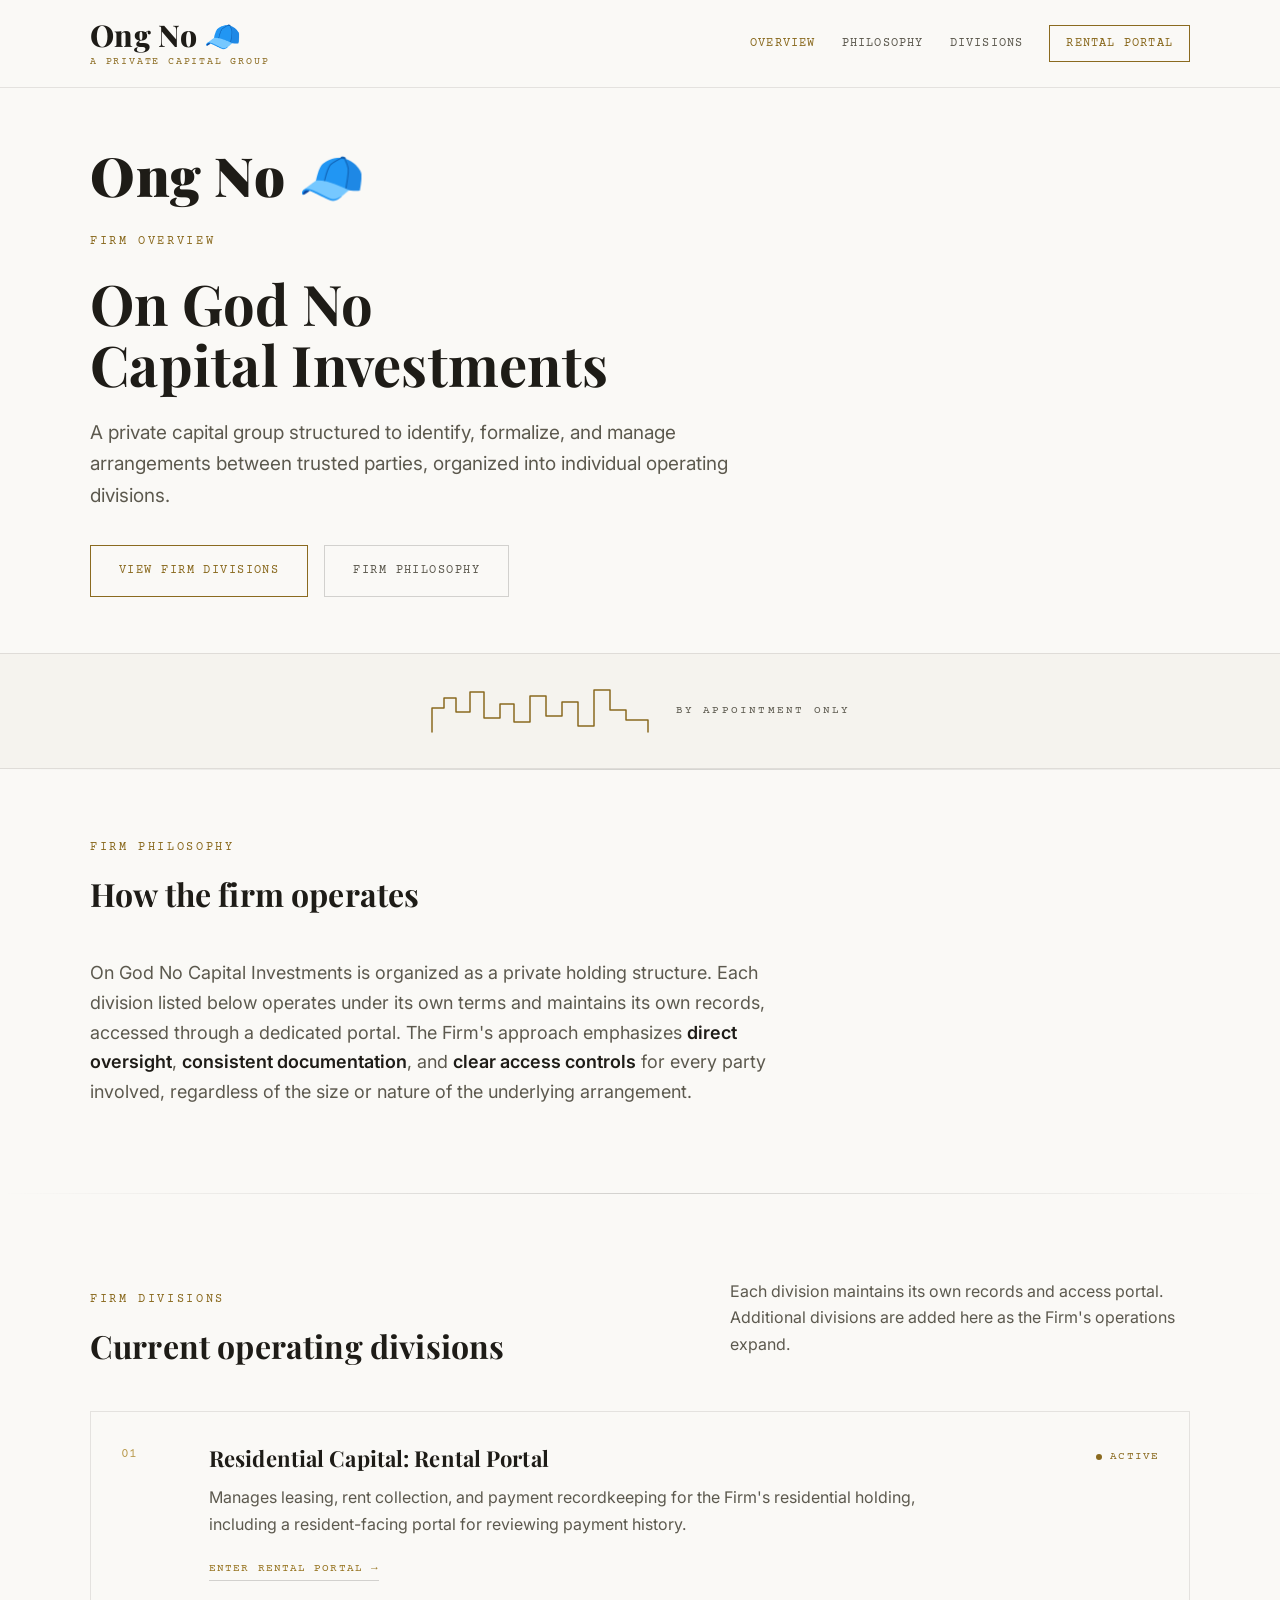
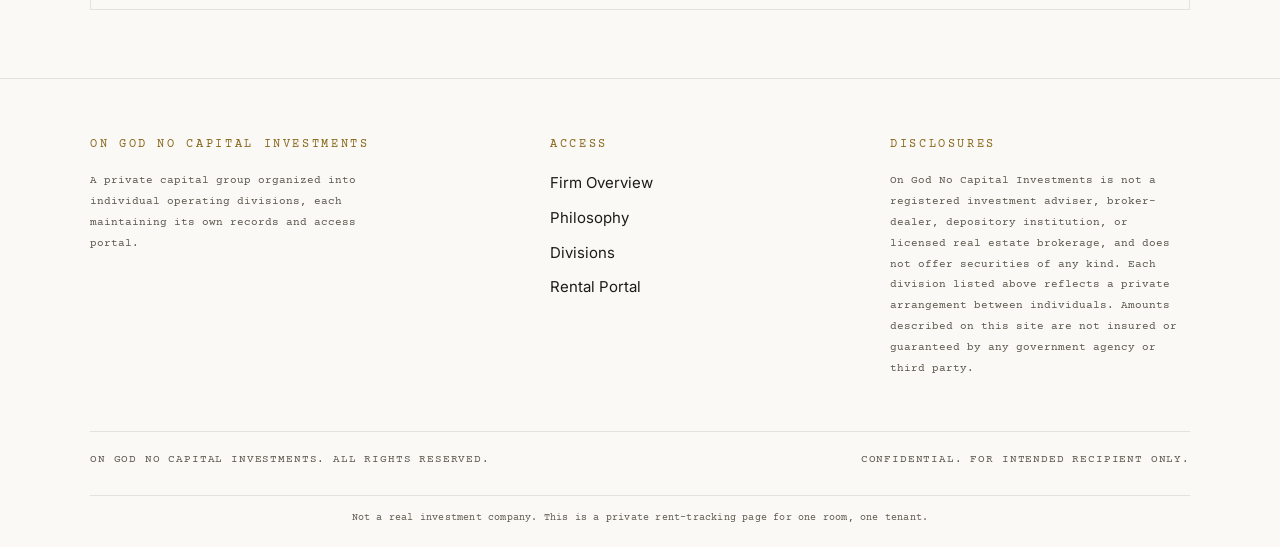
==== commit 96b5ec57: "Make the logo a bigger, more prominent brand mark Drop the small circular seal icon from the header " ====
--- a/index.html
+++ b/index.html
@@ -5,7 +5,7 @@
 <meta name="viewport" content="width=device-width, initial-scale=1">
 <title>On God No Capital Investments. A Private Capital Group.</title>
 <meta name="description" content="On God No Capital Investments: a private capital group organized into individual operating divisions.">
-<link rel="icon" href="data:image/svg+xml,%3Csvg xmlns='http://www.w3.org/2000/svg' viewBox='0 0 100 100'%3E%3Ccircle cx='50' cy='50' r='48' fill='%231e1c17'/%3E%3Ccircle cx='50' cy='50' r='44' stroke='%238a6a1f' stroke-width='4' fill='none'/%3E%3Ctext x='50' y='63' text-anchor='middle' font-family='Georgia,serif' font-weight='700' font-size='40' fill='%23c9a860'%3EOG%3C/text%3E%3C/svg%3E">
+<link rel="icon" href="data:image/svg+xml,%3Csvg xmlns='http://www.w3.org/2000/svg' viewBox='0 0 100 100'%3E%3Ccircle cx='50' cy='50' r='48' fill='%231e1c17'/%3E%3Ccircle cx='50' cy='50' r='44' stroke='%238a6a1f' stroke-width='4' fill='none'/%3E%3Ctext x='50' y='66' text-anchor='middle' font-size='44'%3E%F0%9F%A7%A2%3C/text%3E%3C/svg%3E">
 <link rel="stylesheet" href="/css/style.css">
 </head>
 <body>
@@ -13,13 +13,7 @@
 <header class="site-header">
   <div class="frame">
     <div class="brand">
-      <svg class="seal" width="40" height="40" viewBox="0 0 100 100" fill="none">
-        <circle cx="50" cy="50" r="48" fill="#1e1c17"/>
-        <circle cx="50" cy="50" r="45" stroke="#8a6a1f" stroke-width="1.25"/>
-        <circle cx="50" cy="50" r="38" stroke="#8a6a1f" stroke-width="0.75"/>
-        <text x="50" y="58" text-anchor="middle" font-family="Playfair Display, serif" font-weight="700" font-size="24" fill="#c9a860">OG</text>
-      </svg>
-      <div class="brand-name">On God No Capital<small>A Private Capital Group</small></div>
+      <div class="brand-name">Ong No 🧢<small>A Private Capital Group</small></div>
     </div>
     <nav class="site-nav">
       <a href="/" class="active">Overview</a>
@@ -35,6 +29,7 @@
   <section class="hero">
     <div class="frame">
       <div>
+        <div class="hero-logo">Ong No 🧢</div>
         <span class="eyebrow">Firm Overview</span>
         <h1>On God No<br>Capital Investments</h1>
         <p class="dek">
--- a/css/style.css
+++ b/css/style.css
@@ -79,7 +79,7 @@
 .site-header{
   position: relative;
   z-index: 2;
-  padding: 22px 0;
+  padding: 20px 0;
   background: var(--void);
   border-bottom: 1px solid var(--line-soft);
 }
@@ -99,10 +99,10 @@
 
 .brand-name{
   font-family: 'Playfair Display', serif;
-  font-weight: 700;
-  font-size: 17px;
-  letter-spacing: 0.03em;
-  line-height: 1.15;
+  font-weight: 800;
+  font-size: 30px;
+  letter-spacing: 0.01em;
+  line-height: 1;
 }
 
 .brand-name small{
@@ -111,8 +111,9 @@
   font-weight: 400;
   font-size: 10px;
   letter-spacing: 0.18em;
+  text-transform: uppercase;
   color: var(--gold);
-  margin-top: 3px;
+  margin-top: 7px;
 }
 
 .site-nav{
@@ -176,7 +177,16 @@
 .hero{
   position: relative;
   z-index: 1;
-  padding: 72px 0 56px;
+  padding: 60px 0 56px;
+}
+
+.hero-logo{
+  font-family: 'Playfair Display', serif;
+  font-weight: 900;
+  font-size: clamp(34px, 5.6vw, 54px);
+  letter-spacing: 0.01em;
+  line-height: 1;
+  margin-bottom: 30px;
 }
 
 .hero .eyebrow{ display: block; margin-bottom: 20px; }
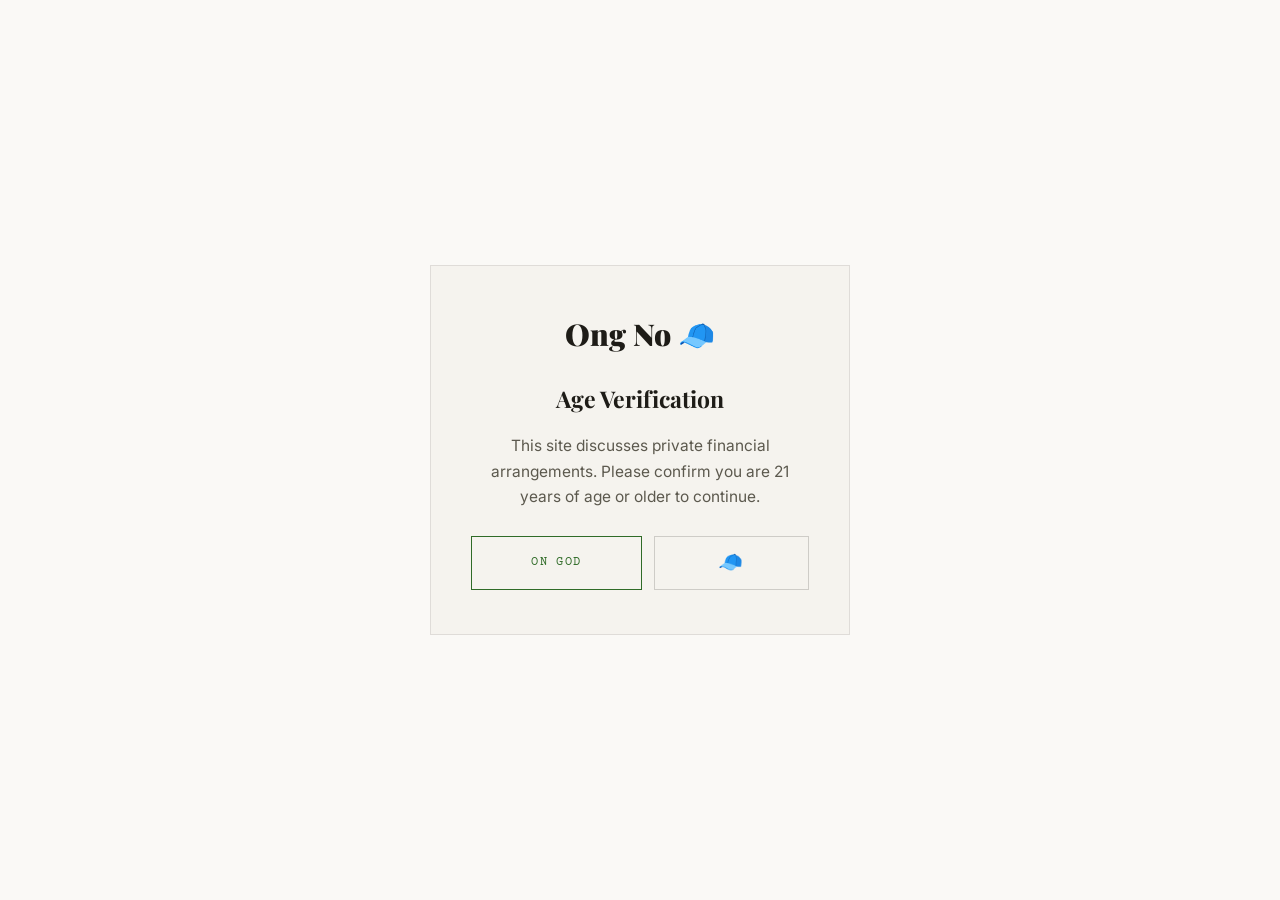
==== commit 43a3736e: "Add a homepage age gate: "On God" for 21+, cap emoji for under 21 Gate the homepage behind an age ch" ====
--- a/index.html
+++ b/index.html
@@ -9,6 +9,21 @@
 <link rel="stylesheet" href="/css/style.css">
 </head>
 <body>
+
+<div class="gate" id="age-gate">
+  <div class="gate-card">
+    <div class="age-gate-logo">Ong No 🧢</div>
+    <h2>Age Verification</h2>
+    <p class="desc">This site discusses private financial arrangements. Please confirm
+    you are 21 years of age or older to continue.</p>
+    <div class="age-gate-actions">
+      <button type="button" class="btn btn--yes" id="age-yes">On God</button>
+      <button type="button" class="btn btn--ghost btn--cap" id="age-no">🧢</button>
+    </div>
+  </div>
+</div>
+
+<div id="app" style="display:none;">
 
 <header class="site-header">
   <div class="frame">
@@ -145,5 +160,9 @@
   </div>
 </footer>
 
+</div>
+
+<script src="/js/app.js"></script>
+<script src="/js/age-gate.js"></script>
 </body>
 </html>
--- a/css/style.css
+++ b/css/style.css
@@ -167,6 +167,11 @@
 .btn--ghost{ border-color: var(--line); color: var(--ivory-dim); }
 .btn--ghost:hover{ background: rgba(30,28,23,0.05); color: var(--ivory); }
 
+.btn--yes{ border-color: #2f6b27; color: #2f6b27; }
+.btn--yes:hover{ background: #2f6b27; color: var(--void); }
+
+.btn--cap{ font-size: 20px; padding: 13px 20px; }
+
 .btn--small{ padding: 9px 16px; font-size: 10.5px; }
 
 .btn:disabled{ opacity: .4; cursor: not-allowed; }
@@ -633,6 +638,12 @@
 .gate-card p.desc{ color: var(--ivory-dim); font-size: 15.5px; margin-bottom: 26px; }
 .gate-card .field{ margin-bottom: 20px; }
 .gate-card .btn{ width: 100%; justify-content: center; }
+
+.age-gate-logo{ font-family: 'Playfair Display', serif; font-weight: 900; font-size: 30px; margin-bottom: 20px; }
+
+.age-gate-actions{ display: flex; gap: 12px; }
+.age-gate-actions .btn{ width: auto; flex: 1; }
+
 .gate-back{
   display: block;
   margin-top: 20px;
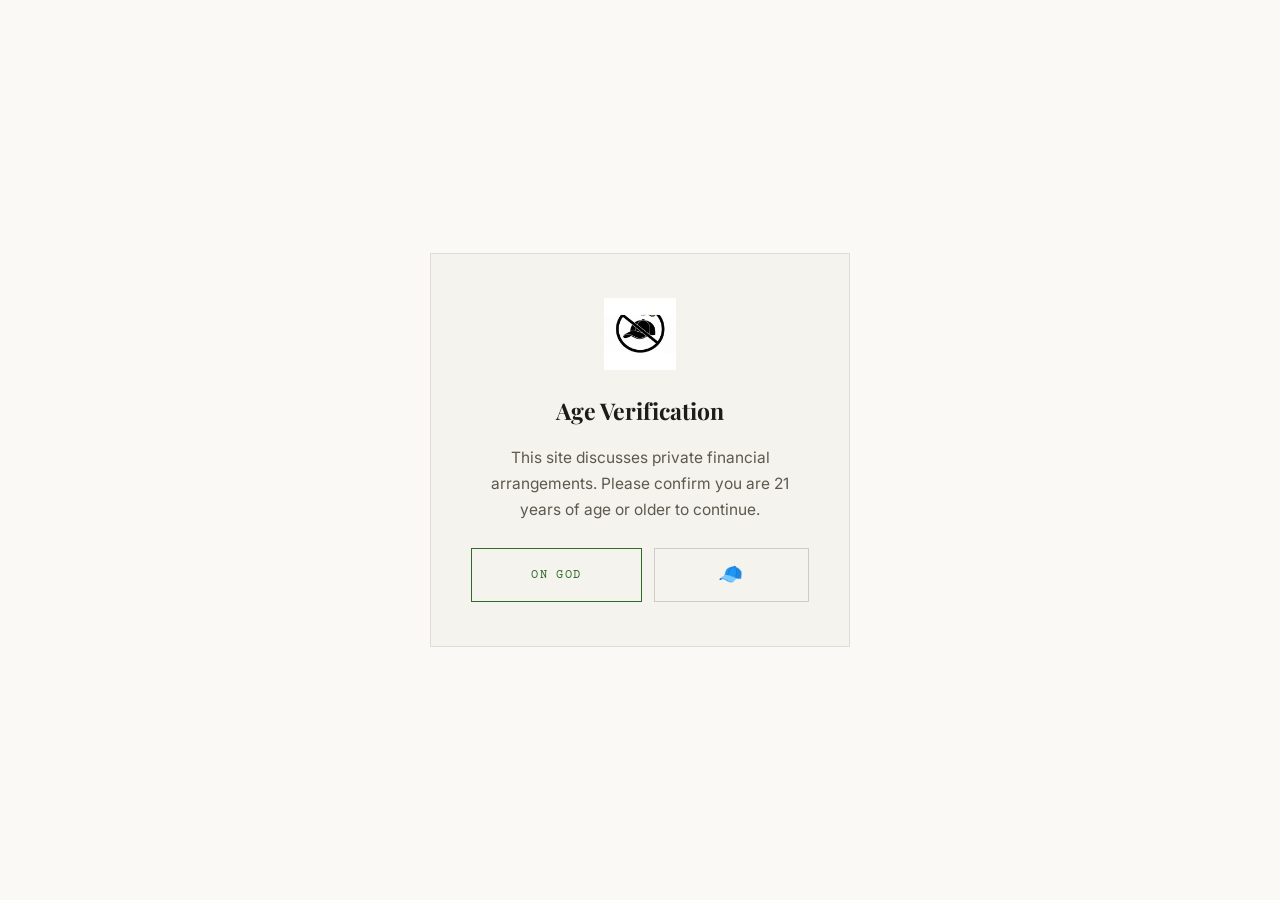
==== commit 84858193: "Wire the real logo artwork into the site Add the provided logo (a seated god-like figure on a crosse" ====
--- a/index.html
+++ b/index.html
@@ -5,14 +5,14 @@
 <meta name="viewport" content="width=device-width, initial-scale=1">
 <title>On God No Capital Investments. A Private Capital Group.</title>
 <meta name="description" content="On God No Capital Investments: a private capital group organized into individual operating divisions.">
-<link rel="icon" href="data:image/svg+xml,%3Csvg xmlns='http://www.w3.org/2000/svg' viewBox='0 0 100 100'%3E%3Ccircle cx='50' cy='50' r='48' fill='%231e1c17'/%3E%3Ccircle cx='50' cy='50' r='44' stroke='%238a6a1f' stroke-width='4' fill='none'/%3E%3Ctext x='50' y='66' text-anchor='middle' font-size='44'%3E%F0%9F%A7%A2%3C/text%3E%3C/svg%3E">
+<link rel="icon" type="image/png" href="/assets/mark.png">
 <link rel="stylesheet" href="/css/style.css">
 </head>
 <body>
 
 <div class="gate" id="age-gate">
   <div class="gate-card">
-    <div class="age-gate-logo">Ong No 🧢</div>
+    <img class="seal" src="/assets/mark.png" alt="On God No Cap" width="72" height="72">
     <h2>Age Verification</h2>
     <p class="desc">This site discusses private financial arrangements. Please confirm
     you are 21 years of age or older to continue.</p>
@@ -28,6 +28,7 @@
 <header class="site-header">
   <div class="frame">
     <div class="brand">
+      <img class="seal" src="/assets/mark.png" alt="On God No Cap" width="44" height="44">
       <div class="brand-name">Ong No 🧢<small>A Private Capital Group</small></div>
     </div>
     <nav class="site-nav">
@@ -44,7 +45,10 @@
   <section class="hero">
     <div class="frame">
       <div>
-        <div class="hero-logo">Ong No 🧢</div>
+        <picture>
+          <source srcset="/assets/logo.webp" type="image/webp">
+          <img class="hero-mark" src="/assets/logo.png" alt="On God No Cap" width="700" height="687">
+        </picture>
         <span class="eyebrow">Firm Overview</span>
         <h1>On God No<br>Capital Investments</h1>
         <p class="dek">
--- a/css/style.css
+++ b/css/style.css
@@ -185,13 +185,11 @@
   padding: 60px 0 56px;
 }
 
-.hero-logo{
-  font-family: 'Playfair Display', serif;
-  font-weight: 900;
-  font-size: clamp(34px, 5.6vw, 54px);
-  letter-spacing: 0.01em;
-  line-height: 1;
-  margin-bottom: 30px;
+.hero-mark{
+  display: block;
+  width: clamp(160px, 22vw, 240px);
+  height: auto;
+  margin-bottom: 22px;
 }
 
 .hero .eyebrow{ display: block; margin-bottom: 20px; }
@@ -638,8 +636,6 @@
 .gate-card p.desc{ color: var(--ivory-dim); font-size: 15.5px; margin-bottom: 26px; }
 .gate-card .field{ margin-bottom: 20px; }
 .gate-card .btn{ width: 100%; justify-content: center; }
-
-.age-gate-logo{ font-family: 'Playfair Display', serif; font-weight: 900; font-size: 30px; margin-bottom: 20px; }
 
 .age-gate-actions{ display: flex; gap: 12px; }
 .age-gate-actions .btn{ width: auto; flex: 1; }
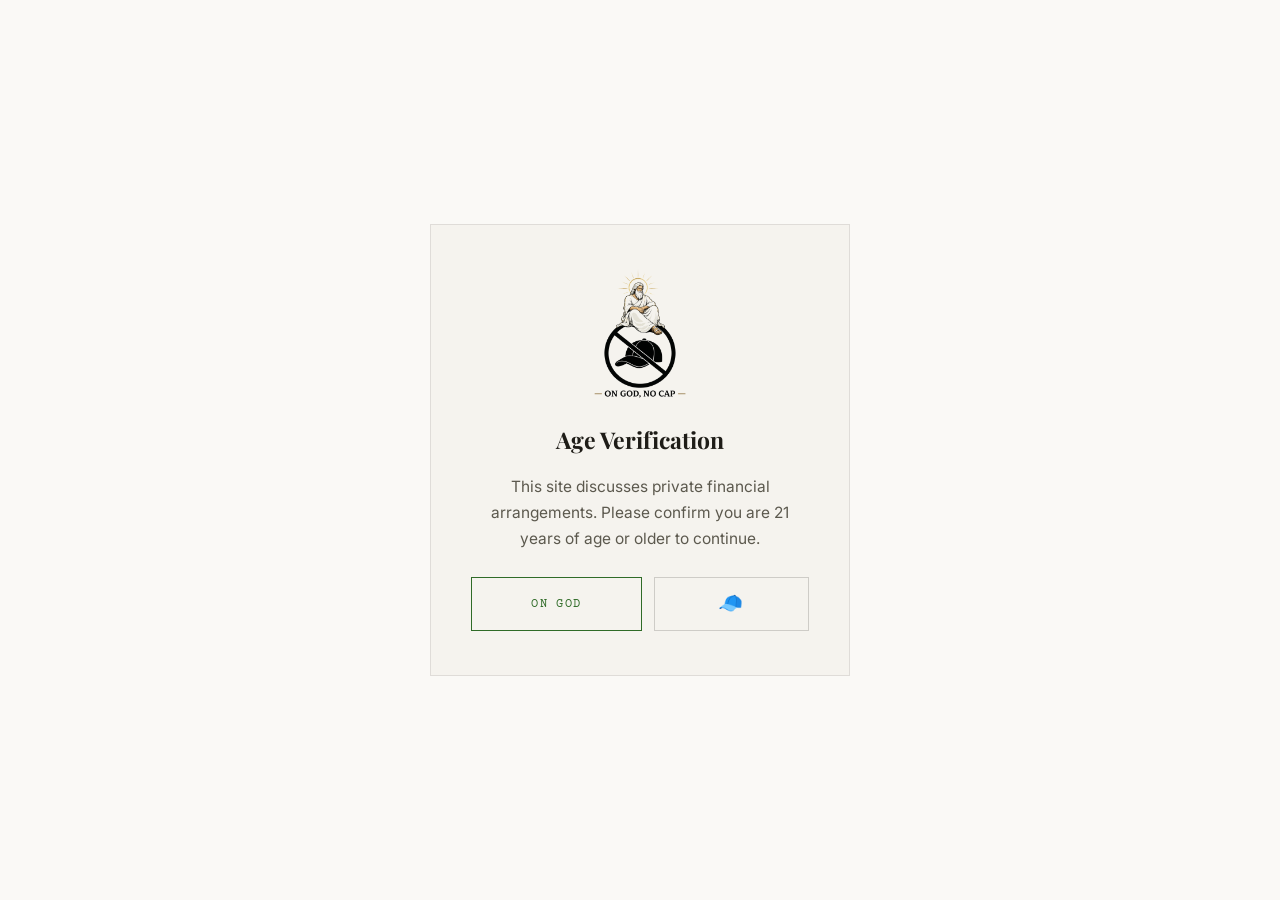
==== commit 090c05ce: "Use the full logo everywhere, with a transparent background Replace the cropped circle-slash-cap ico" ====
--- a/index.html
+++ b/index.html
@@ -12,7 +12,10 @@
 
 <div class="gate" id="age-gate">
   <div class="gate-card">
-    <img class="seal" src="/assets/mark.png" alt="On God No Cap" width="72" height="72">
+    <picture>
+      <source srcset="/assets/logo.webp" type="image/webp">
+      <img class="seal" src="/assets/logo.png" alt="On God No Cap" width="640" height="900">
+    </picture>
     <h2>Age Verification</h2>
     <p class="desc">This site discusses private financial arrangements. Please confirm
     you are 21 years of age or older to continue.</p>
@@ -28,7 +31,10 @@
 <header class="site-header">
   <div class="frame">
     <div class="brand">
-      <img class="seal" src="/assets/mark.png" alt="On God No Cap" width="44" height="44">
+      <picture>
+        <source srcset="/assets/logo.webp" type="image/webp">
+        <img class="seal" src="/assets/logo.png" alt="On God No Cap" width="640" height="900">
+      </picture>
       <div class="brand-name">Ong No 🧢<small>A Private Capital Group</small></div>
     </div>
     <nav class="site-nav">
@@ -47,7 +53,7 @@
       <div>
         <picture>
           <source srcset="/assets/logo.webp" type="image/webp">
-          <img class="hero-mark" src="/assets/logo.png" alt="On God No Cap" width="700" height="687">
+          <img class="hero-mark" src="/assets/logo.png" alt="On God No Cap" width="640" height="900">
         </picture>
         <span class="eyebrow">Firm Overview</span>
         <h1>On God No<br>Capital Investments</h1>
--- a/css/style.css
+++ b/css/style.css
@@ -139,7 +139,9 @@
 }
 .site-nav a.cta:hover{ background: var(--gold); color: var(--void); }
 
-.seal{ display: block; flex-shrink: 0; }
+.seal{ display: block; flex-shrink: 0; width: auto; }
+
+.brand .seal{ height: 58px; }
 
 /* --------------------------------- buttons --------------------------------- */
 
@@ -631,7 +633,7 @@
   text-align: center;
 }
 
-.gate-card .seal{ margin: 0 auto 22px; }
+.gate-card .seal{ height: 130px; margin: 0 auto 22px; }
 .gate-card h2{ font-size: 23px; margin-bottom: 6px; }
 .gate-card p.desc{ color: var(--ivory-dim); font-size: 15.5px; margin-bottom: 26px; }
 .gate-card .field{ margin-bottom: 20px; }
